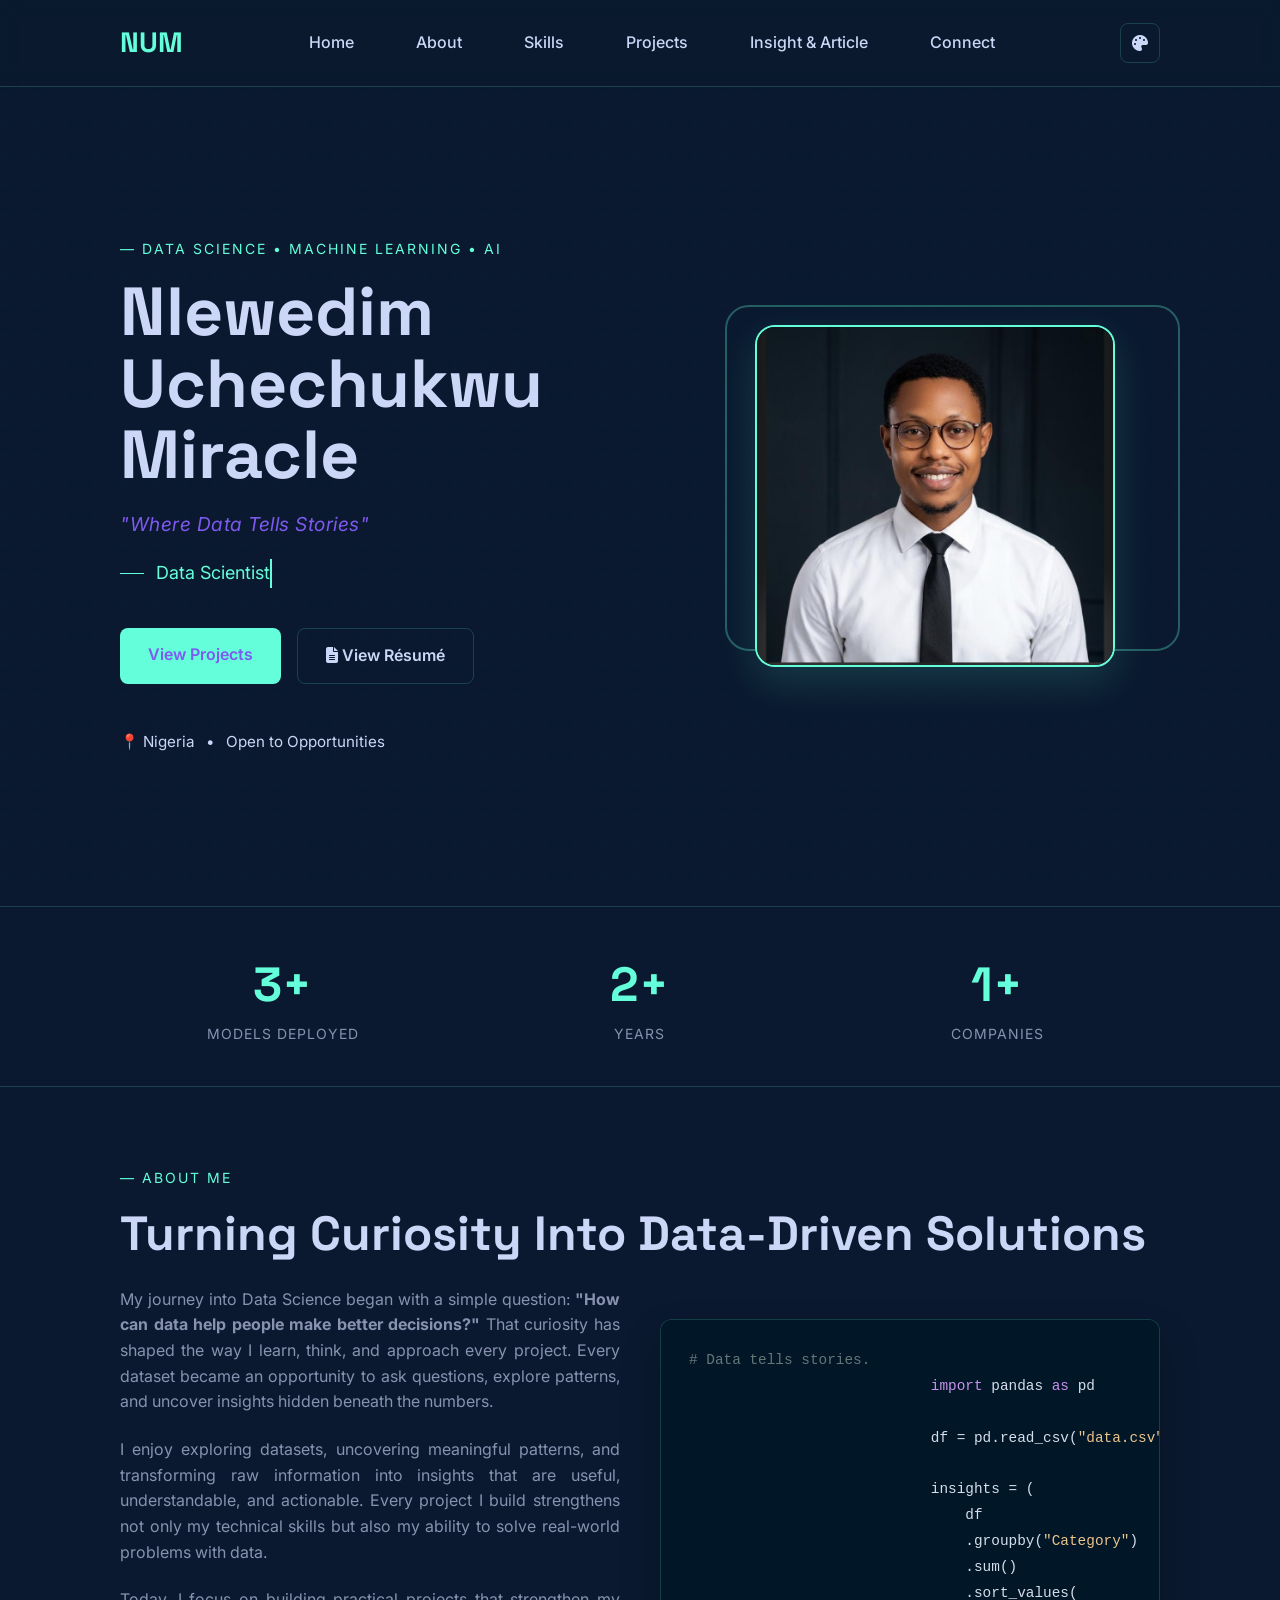
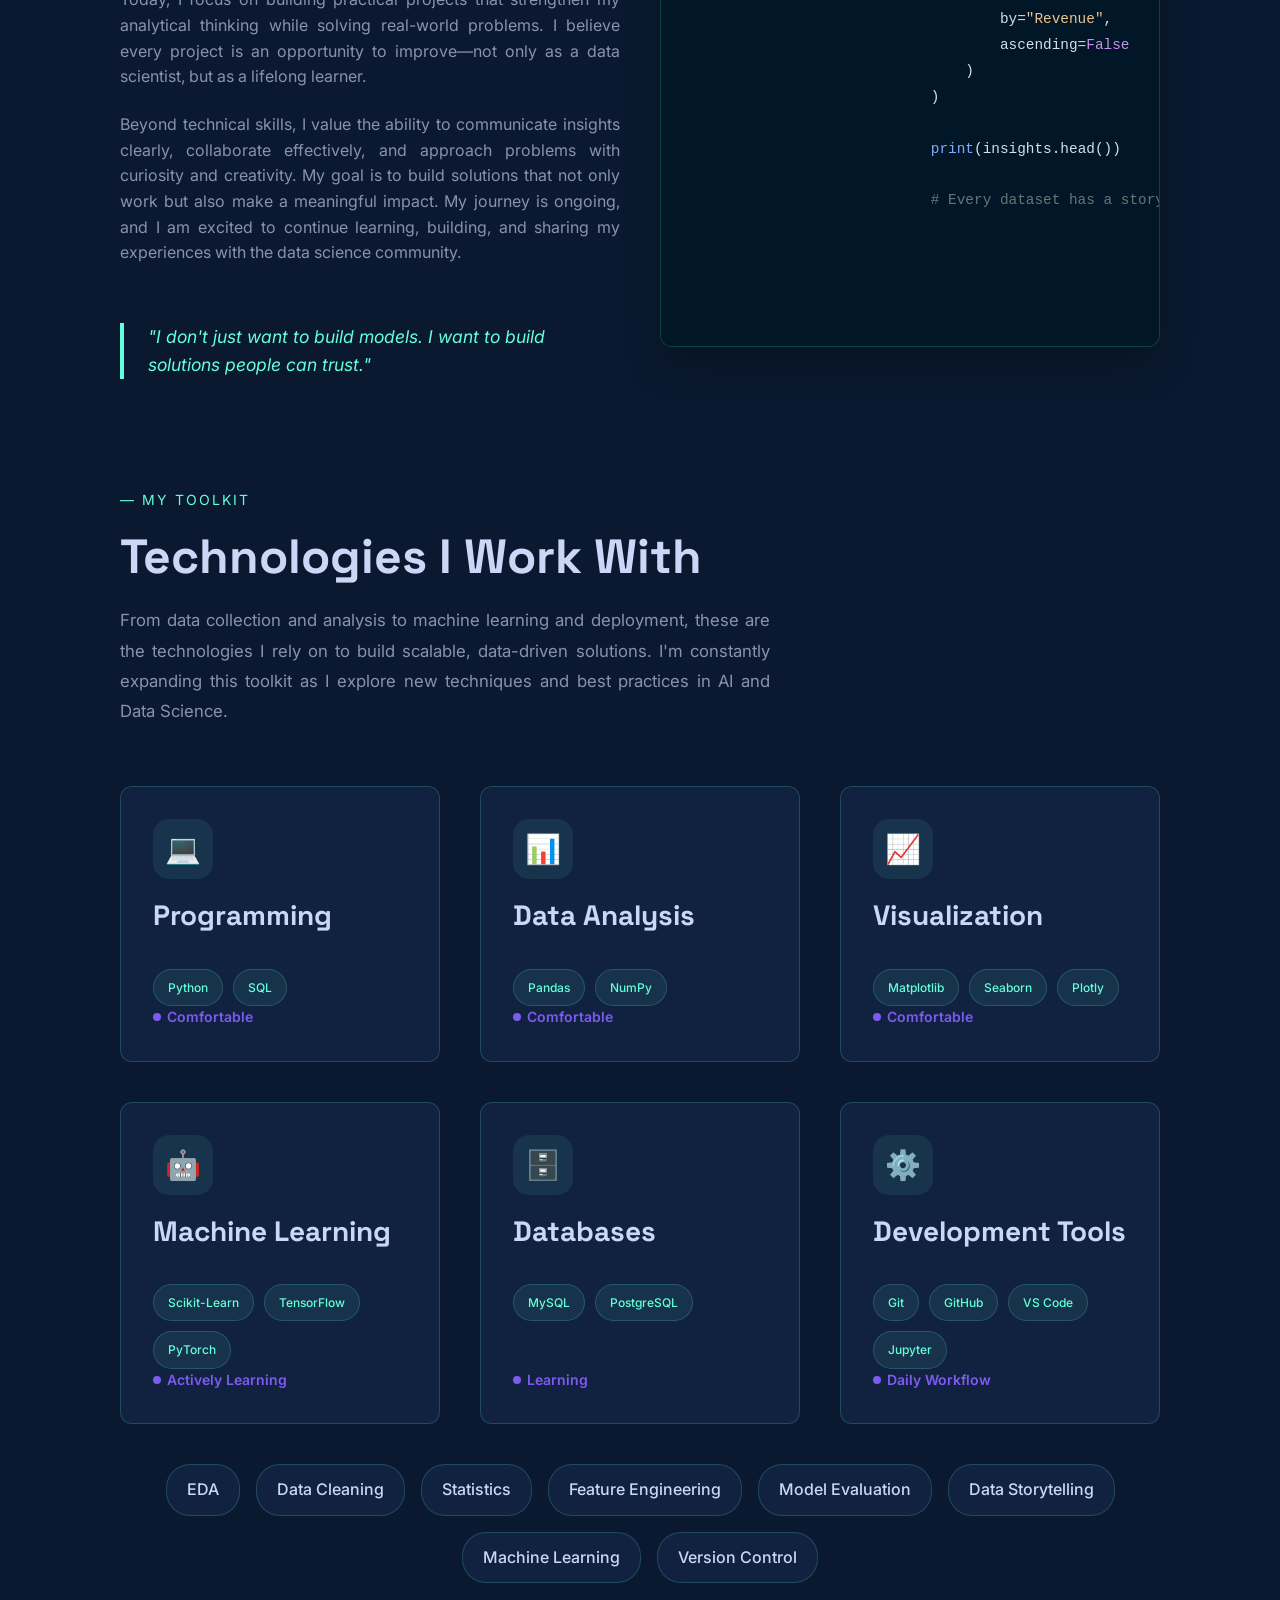
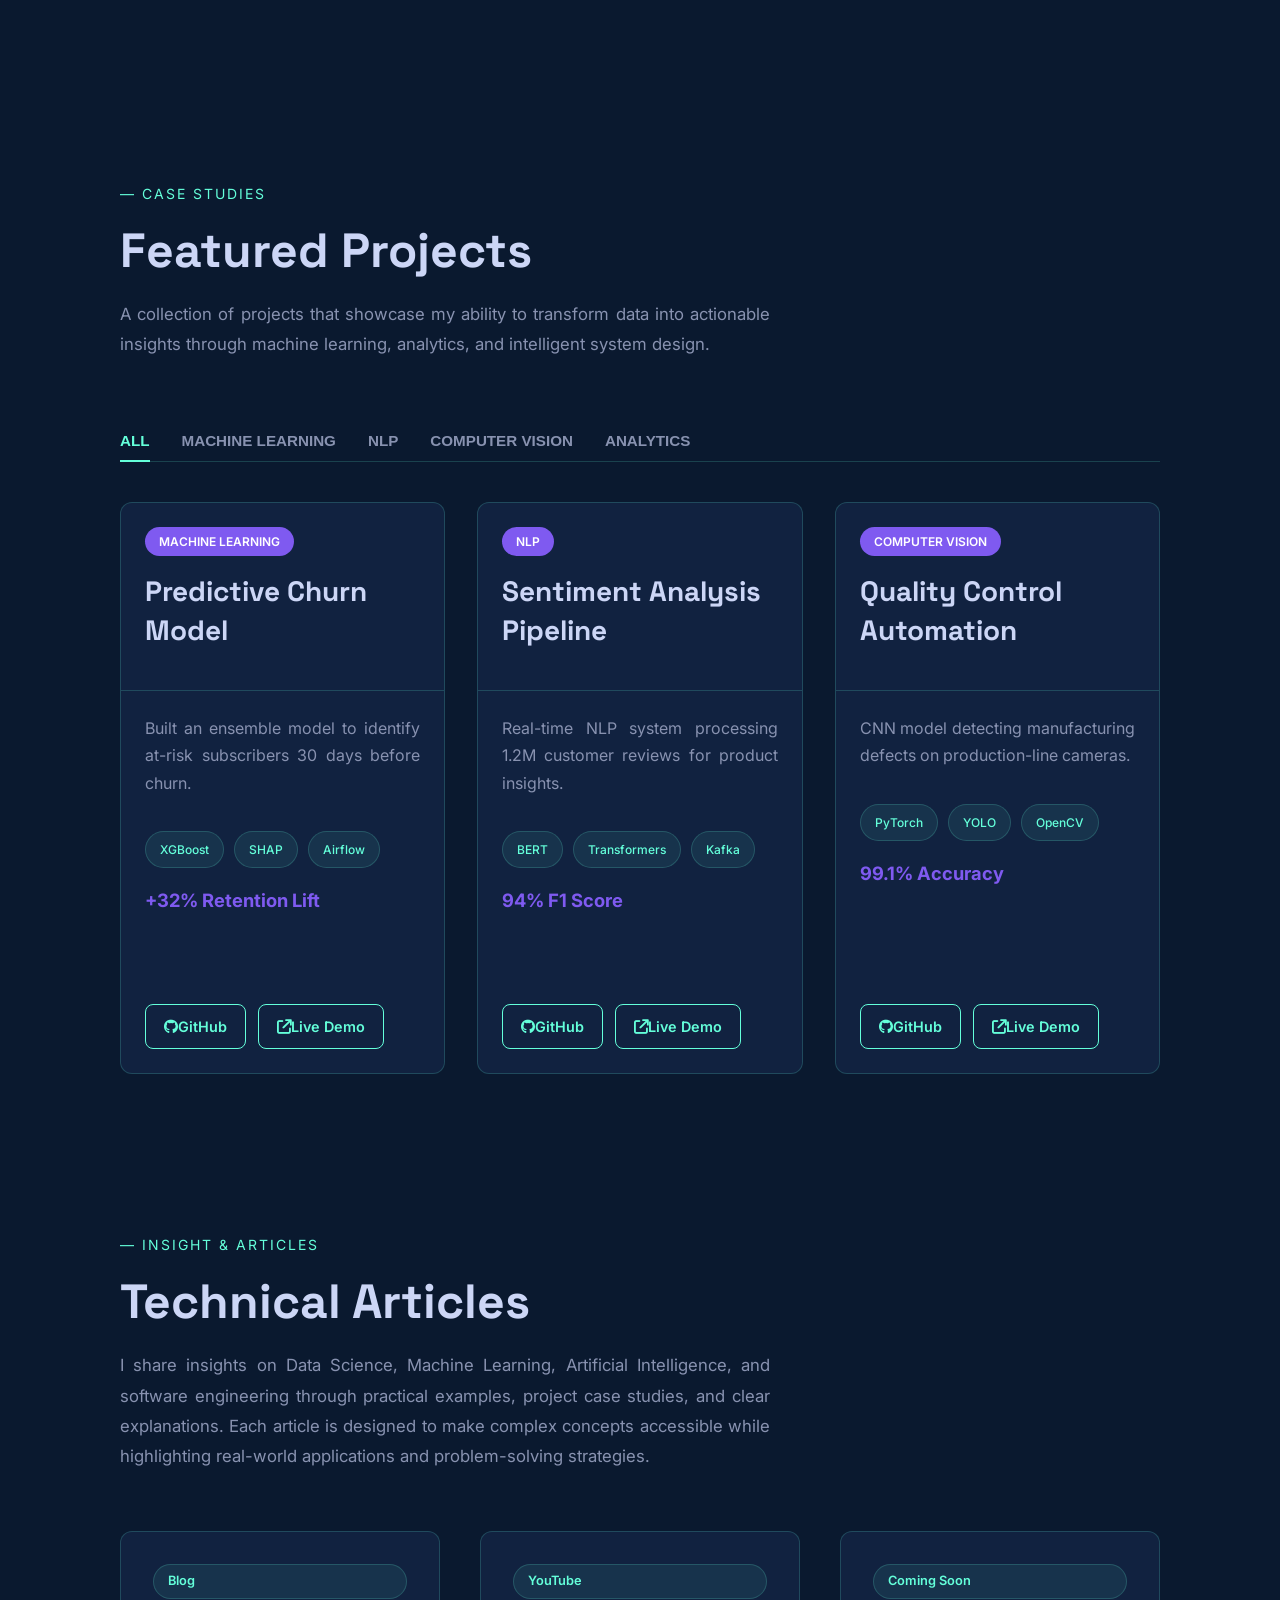
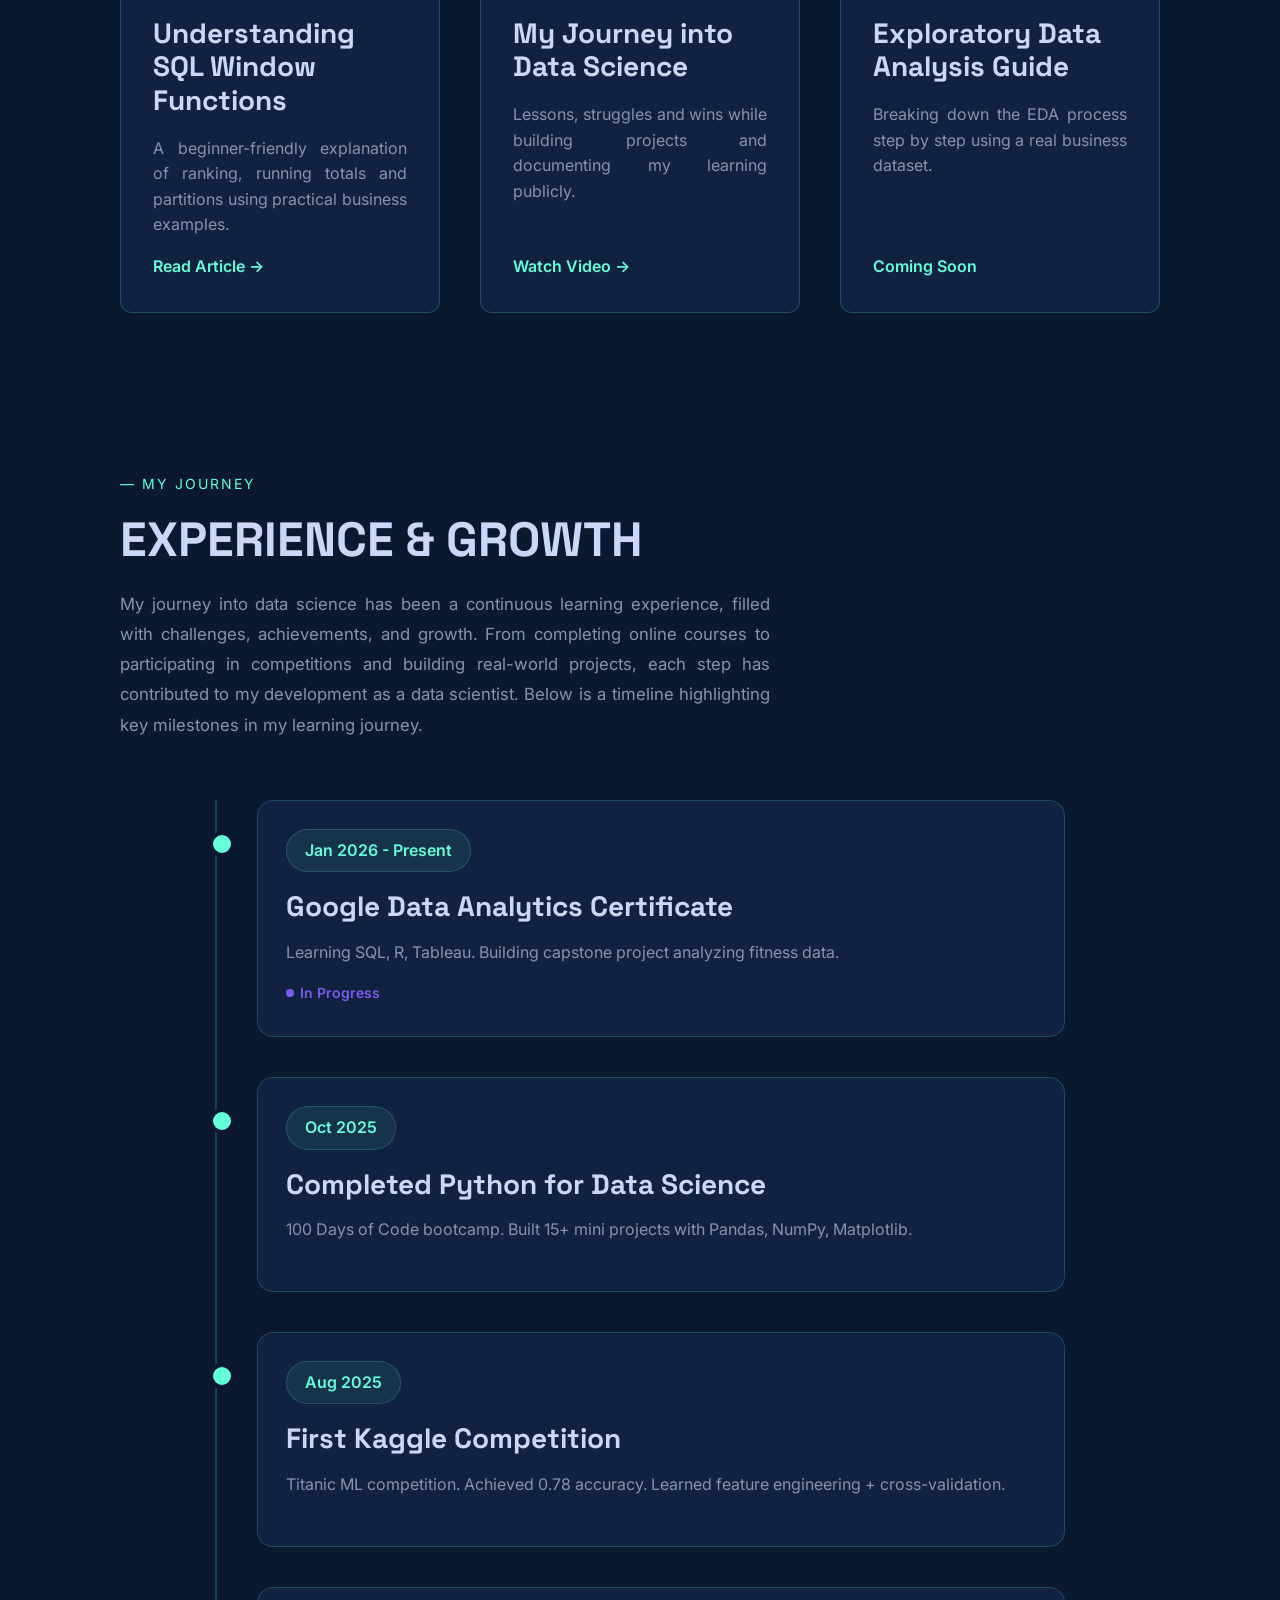
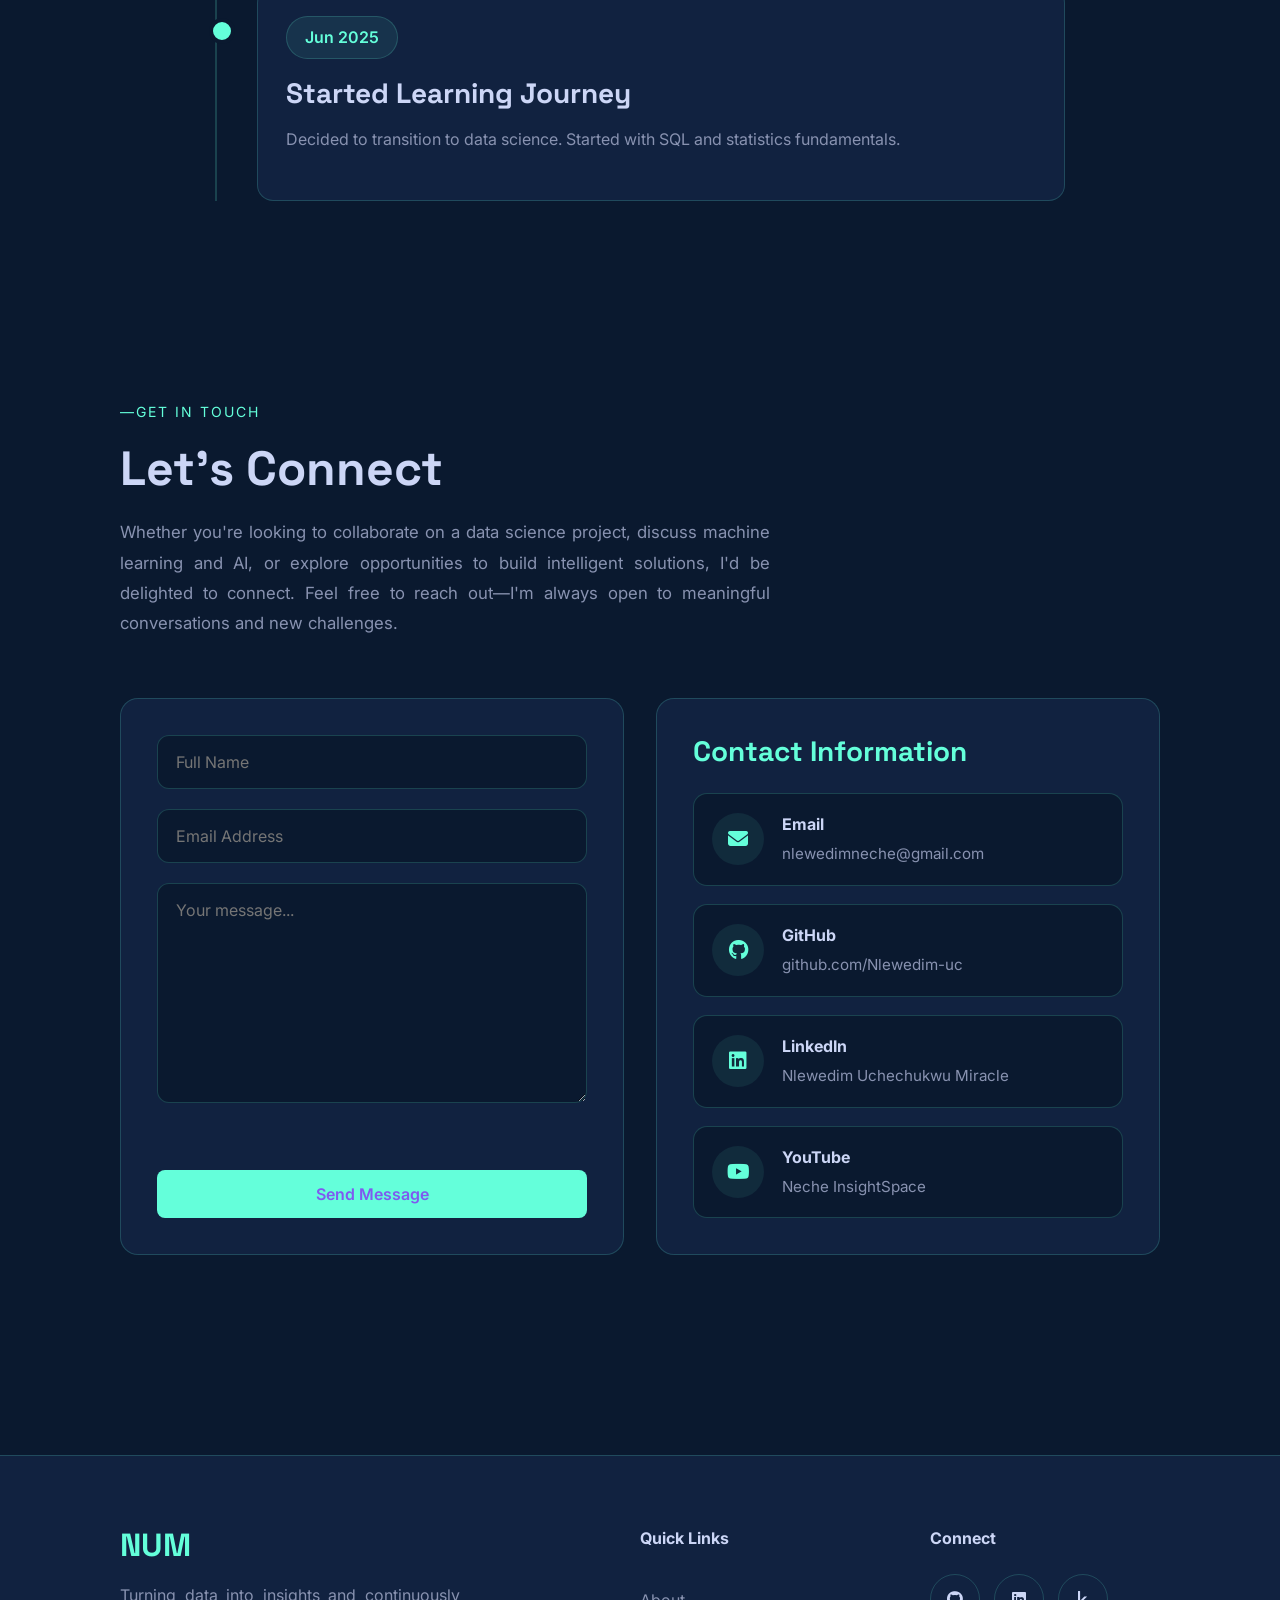
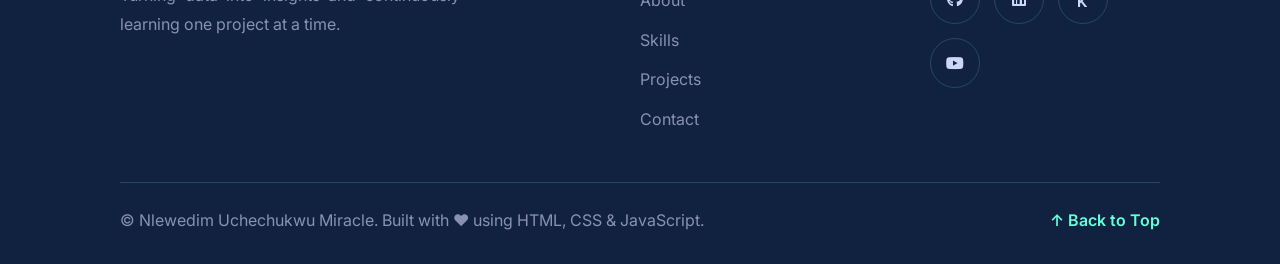
==== index.html @ 2d838765 "initial portfolio upload" ====
<!DOCTYPE html>
<html lang="en">
<head>
    <meta charset="UTF-8">
    <meta name="viewport" content="width=device-width, initial-scale=1.0">
    <title>Nlewedim Uchechechukwu | Data Science Portfolio</title>

    <link rel="preconnect" href="https://fonts.googleapis.com">
    <link rel="preconnect" href="https://fonts.gstatic.com" crossorigin>
    <link href="https://fonts.googleapis.com/css2?family=Inter:wght@400;500;600&family=Space+Grotesk:wght@600;700&display=swap" rel="stylesheet">

    <link rel="stylesheet" href="https://cdnjs.cloudflare.com/ajax/libs/font-awesome/6.7.2/css/all.min.css">
    
    <link rel="stylesheet" href="/assets/css/variables.css">
    <link rel="stylesheet" href="/assets/css/style.css">
    <link rel="stylesheet" href="/assets/css/component.css">
    <link rel="stylesheet" href="/assets/css/pages.css">
    <link rel="stylesheet" href="/assets/css/animation.css">
    <link rel="stylesheet" href="/assets/css/responsive.css">

    <script src="/assets/js/animation.js" defer></script>
    <script src="/assets/js/contact.js" defer></script>
    <script src="/assets/js/navigation.js" defer></script>
    <script src="/assets/js/portfolio.js" defer></script>
    <script src="/assets/js/theme.js" defer></script>

</head>
<body>

    <header>
        <div class="container">
            <nav class="nav">
                <a href="#" class="logo">
                    NUM<span></span> 
                </a>

                <ul class="nav-links">
                    <li><a href="#">Home</a></li>
                    <li><a href="#about">About</a></li>
                    <li><a href="#skills">Skills</a></li>
                    <li><a href="#portfolio">Projects</a></li>
                    <li><a href="#publications">Insight & Article</a></li>
                    <li><a href="#connect">Connect</a></li>
                </ul>

        <div class="nav-actions">
            <div class="theme-wrapper">

            <button id="themeToggle" class="theme-toggle">
                <i class="fa-solid fa-palette"></i>
            </button>

            <div id="themeMenu" class="theme-menu">

            <button class="theme-option" data-theme="dark">
                <i class="fa-solid fa-moon"></i> Navy Dark
            </button>

            <button class="theme-option" data-theme="black">
                <i class="fa-solid fa-circle-half-stroke"></i> Black
            </button>

            <button class="theme-option" data-theme="light">
                <i class="fa-solid fa-sun"></i> Light
            </button>

            </div>

        </div>
                    
                <button class="menu-toggle" id="menuToggle">☰</button>
                </div>
            </nav>
        </div>

        <div class="mobile-menu" id="mobileMenu">
            <a href="#">Home</a>
            <a href="#about">About</a>
            <a href="#skills">Skills</a>
            <a href="#portfolio">Projects</a>
            <a href="#publications">Insight & Article</a>
            <a href="#connect">Connect</a>
        </div>
    </header>

    <main>
        
        <section class="hero">
            <div class="container">
                <div class="hero-grid">
                    <div class="hero-content">
                        <span class="eyebrow">— DATA SCIENCE • MACHINE LEARNING • AI</span>
                        <h1 class="hero-name">Nlewedim <span class="last">Uchechukwu Miracle</span></h1>
                        <p class="tagline">"Where Data Tells Stories"</p>
                        
                        <div class="roles">
                            <div class="role">
                                <span id="typed-role">Aspiring Data Scientist</span>
                            </div>
                        </div>

                        <div class="cta-group">
                            <a href="#portfolio" class="btn btn-primary">View Projects</a>
                            
                            <a href="/assets/resume/Nlewedim_Uchechukwu_Resume.pdf.pdf" target="_blank" rel="noopener noreferrer" class="btn btn-outline">
                                <i class="fas fa-file-lines"></i> View Résumé
                            </a>

                            <div class="hero-note">
                                <span>📍 Nigeria</span>
                                <span>•</span>
                                <span>Open to Opportunities</span>
                            </div>
                        </div>
                    </div>

                    <div class="hero-image fade-up">
                        <img src="/assets/images/CEO Rocterity AI.jpeg" alt="CEO Rocterity AI" />
                    </div>
                </div>
            </div>
        </section>
         
        <!-- Stats -->
        <section class="stats">
            <div class="container">
                <div class="stats-grid">
                    <div class="fade-up">
                        <div class="stat-number">3+</div>
                        <div class="stat-label">Models Deployed</div>
                    </div>
                    <div class="fade-up">
                        <div class="stat-number">2+</div>
                        <div class="stat-label">Years</div>
                    </div>
                    <div class="fade-up">
                        <div class="stat-number">1+</div>
                        <div class="stat-label">Companies</div>
                    </div>
                </div>
            </div>
        </section>

        <!--about me-->
        <section id="about">
            <div class="container">
                <span class="eyebrow">— ABOUT ME</span>
                <h2>Turning Curiosity Into Data-Driven Solutions</h2>

                <div class="section-grid section-grid-2">
                    <article class="about-content fade-up">
                        <p>
                            My journey into Data Science began with a simple question:
                            <strong>"How can data help people make better decisions?"</strong>
                            That curiosity has shaped the way I learn, think, and approach every project. Every dataset became an opportunity to ask questions, explore patterns, and uncover insights hidden beneath the numbers.
                        </p>
                        <p>
                            I enjoy exploring datasets, uncovering meaningful patterns, and transforming raw information into insights that are useful, understandable, and actionable. Every project I build strengthens not only my technical skills but also my ability to solve real-world problems with data.
                        </p>
                        <p>
                            Today, I focus on building practical projects that strengthen my analytical thinking while solving real-world problems. I believe every project is an opportunity to improve—not only as a data scientist, but as a lifelong learner.
                        </p>
                        <p>
                            Beyond technical skills, I value the ability to communicate insights clearly, collaborate effectively, and approach problems with curiosity and creativity. My goal is to build solutions that not only work but also make a meaningful impact. My journey is ongoing, and I am excited to continue learning, building, and sharing my experiences with the data science community.
                        </p>
                        <div class="about-quote">
                            "I don't just want to build models. I want to build solutions people can trust."
                        </div>
                    </article>

                    <!-- code snipet -->
                    <aside class="code-block fade-up">
                            <pre><code><span class="code-comment"># Data tells stories.</span>
                            <span class="code-keyword">import</span> pandas <span class="code-keyword">as</span> pd

                            df = pd.read_csv(<span class="code-string">"data.csv"</span>)

                            insights = (
                                df
                                .groupby(<span class="code-string">"Category"</span>)
                                .sum()
                                .sort_values(
                                    by=<span class="code-string">"Revenue"</span>,
                                    ascending=<span class="code-keyword">False</span>
                                )
                            )

                            <span class="code-function">print</span>(insights.head())

                            <span class="code-comment"># Every dataset has a story waiting to be discovered.</span></code></pre>
                    </aside>
                </div>
            </div>
        </section>
        
        <!-- Skills -->
        <section id="skills">
            <div class="container">
                <div class="section-header fade-up">
                    <span class="eyebrow">— My Toolkit</span>
                    <h2>Technologies I Work With</h2>
                    <p class="section-description">
                        From data collection and analysis to machine learning and deployment, these are the technologies I rely on to build scalable, data-driven solutions. I'm constantly expanding this toolkit as I explore new techniques and best practices in AI and Data Science.
                    </p>
                </div>

                <div class="section-grid section-grid-3">
                    <article class="card fade-up">
                        <div class="card-icon">💻</div>
                        <h3>Programming</h3>
                        <div class="tags">
                            <span class="tag">Python</span>
                            <span class="tag">SQL</span>
                        </div>
                        <span class="status">Comfortable</span>
                    </article>

                    <article class="card fade-up">
                        <div class="card-icon">📊</div>
                        <h3>Data Analysis</h3>
                        <div class="tags">
                            <span class="tag">Pandas</span>
                            <span class="tag">NumPy</span>
                        </div>
                        <span class="status">Comfortable</span>
                    </article>

                    <article class="card fade-up">
                        <div class="card-icon">📈</div>
                        <h3>Visualization</h3>
                        <div class="tags">
                            <span class="tag">Matplotlib</span>
                            <span class="tag">Seaborn</span>
                            <span class="tag">Plotly</span>
                        </div>
                        <span class="status">Comfortable</span>
                    </article>

                    <article class="card fade-up">
                        <div class="card-icon">🤖</div>
                        <h3>Machine Learning</h3>
                        <div class="tags">
                            <span class="tag">Scikit-Learn</span>
                            <span class="tag">TensorFlow</span>
                            <span class="tag">PyTorch</span>
                        </div>
                        <span class="status">Actively Learning</span>
                    </article>

                    <article class="card fade-up">
                        <div class="card-icon">🗄️</div>
                        <h3>Databases</h3>
                        <div class="tags">
                            <span class="tag">MySQL</span>
                            <span class="tag">PostgreSQL</span>
                        </div>
                        <span class="status">Learning</span>
                    </article>

                    <article class="card fade-up">
                        <div class="card-icon">⚙️</div>
                        <h3>Development Tools</h3>
                        <div class="tags">
                            <span class="tag">Git</span>
                            <span class="tag">GitHub</span>
                            <span class="tag">VS Code</span>
                            <span class="tag">Jupyter</span>
                        </div>
                        <span class="status">Daily Workflow</span>
                    </article>
                </div>

                <div class="tech-cloud fade-up">
                    <span class="tech-bubble">EDA</span>
                    <span class="tech-bubble">Data Cleaning</span>
                    <span class="tech-bubble">Statistics</span>
                    <span class="tech-bubble">Feature Engineering</span>
                    <span class="tech-bubble">Model Evaluation</span>
                    <span class="tech-bubble">Data Storytelling</span>
                    <span class="tech-bubble">Machine Learning</span>
                    <span class="tech-bubble">Version Control</span>
                </div>
            </div>
        </section>

        <!-- Portfolio -->
        <section id="portfolio">
            <div class="container">

                <div class="section-header fade-up">
                    <span class="eyebrow fade-up">— CASE STUDIES</span>
                    <h2 class="fade-up">Featured Projects</h2>
                    <p class="section-description">
                        A collection of projects that showcase my ability to transform data into actionable insights through machine learning, analytics, and intelligent system design.
                    </p>
                </div>

                <div class="filter-tabs fade-up">
                    <button class="filter-tab active" data-filter="all">ALL</button>
                    <button class="filter-tab" data-filter="ml">MACHINE LEARNING</button>
                    <button class="filter-tab" data-filter="nlp">NLP</button>
                    <button class="filter-tab" data-filter="cv">COMPUTER VISION</button>
                    <button class="filter-tab" data-filter="analytics">ANALYTICS</button>
                </div>

                <div class="project-grid">

                    <div class="project-card fade-up" data-category="ml" data-project="1">
                        <div class="project-header">
                            <span class="project-category">MACHINE LEARNING</span>
                            <h3>Predictive Churn Model</h3>
                        </div>
                        <div class="project-body">
                            <p>Built an ensemble model to identify at-risk subscribers 30 days before churn.</p>
                            <div class="tags">
                                <span class="tag">XGBoost</span>
                                <span class="tag">SHAP</span>
                                <span class="tag">Airflow</span>
                            </div>
                            <div class="project-metric">+32% Retention Lift</div>
                            <div class="project-hint">
                                <span>👁 Click anywhere on this card to view the full case study</span>
                            </div>
                            <div class="project-links">
                                <a href="#" target="_blank"><i class="fab fa-github"></i> GitHub</a>
                                <a href="#" target="_blank"><i class="fas fa-arrow-up-right-from-square"></i> Live Demo</a>
                            </div>
                        </div>
                    </div>

                    <div class="project-card fade-up" data-category="nlp" data-project="2">
                        <div class="project-header">
                            <span class="project-category">NLP</span>
                            <h3>Sentiment Analysis Pipeline</h3>
                        </div>
                        <div class="project-body">
                            <p>Real-time NLP system processing 1.2M customer reviews for product insights.</p>
                            <div class="tags">
                                <span class="tag">BERT</span>
                                <span class="tag">Transformers</span>
                                <span class="tag">Kafka</span>
                            </div>
                            <div class="project-metric">94% F1 Score</div>
                            <div class="project-hint">
                                <span>👁 Click anywhere on this card to view the full case study</span>
                            </div>
                            <div class="project-links">
                                <a href="#" target="_blank"><i class="fab fa-github"></i> GitHub</a>
                                <a href="#" target="_blank"><i class="fas fa-arrow-up-right-from-square"></i> Live Demo</a>
                            </div>
                        </div>
                    </div>

                    <div class="project-card fade-up" data-category="cv" data-project="3">
                        <div class="project-header">
                            <span class="project-category">COMPUTER VISION</span>
                            <h3>Quality Control Automation</h3>
                        </div>
                        <div class="project-body">
                            <p>CNN model detecting manufacturing defects on production-line cameras.</p>
                            <div class="tags">
                                <span class="tag">PyTorch</span>
                                <span class="tag">YOLO</span>
                                <span class="tag">OpenCV</span>
                            </div>
                            <div class="project-metric">99.1% Accuracy</div>
                            <div class="project-hint">
                                <span>👁 Click anywhere on this card to view the full case study</span>
                            </div>
                            <div class="project-links">
                                <a href="#" target="_blank"><i class="fab fa-github"></i> GitHub</a>
                                <a href="#" target="_blank"><i class="fas fa-arrow-up-right-from-square"></i> Live Demo</a>
                            </div>
                        </div>
                    </div>

                </div>
            </div>
        </section>

        <!-- Publications -->
        <section id="publications">
            <div class="container">

                <div class="section-header fade-up">
                    <span class="eyebrow">— Insight & Articles</span>
                    <h2>Technical Articles</h2>
                    <p class="section-description">
                        I share insights on Data Science, Machine Learning, Artificial Intelligence, and software engineering through practical examples, project case studies, and clear explanations. Each article is designed to make complex concepts accessible while highlighting real-world applications and problem-solving strategies.
                    </p>
                </div>

                <div class="section-grid section-grid-3">
                    <article class="card fade-up">
                        <span class="article-platform">Blog</span>
                        <h3>Understanding SQL Window Functions</h3>
                        <p>A beginner-friendly explanation of ranking, running totals and partitions using practical business examples.</p>
                        <a href="#">Read Article →</a>
                    </article>

                    <article class="card fade-up">
                        <span class="article-platform">YouTube</span>
                        <h3>My Journey into Data Science</h3>
                        <p>Lessons, struggles and wins while building projects and documenting my learning publicly.</p>
                        <a href="#">Watch Video →</a>
                    </article>

                    <article class="card fade-up">
                        <span class="article-platform">Coming Soon</span>
                        <h3>Exploratory Data Analysis Guide</h3>
                        <p>Breaking down the EDA process step by step using a real business dataset.</p>
                        <a href="#">Coming Soon</a>
                    </article>
                </div>
            </div>
        </section>

        <!-- Journey -->
        <section id="journey">
            <div class="container">
                
                <div class="section-header fade-up">
                    <span class="eyebrow">— MY JOURNEY</span>
                    <h2>EXPERIENCE & GROWTH</h2>
                    <p class="section-description">
                        My journey into data science has been a continuous learning experience,
                        filled with challenges, achievements, and growth. From completing online 
                        courses to participating in competitions and building real-world projects,
                        each step has contributed to my development as a data scientist. Below is 
                        a timeline highlighting key milestones in my learning journey.
                    </p>
                </div>

                

                <div class="timeline">
                    <div class="timeline-item fade-up">
                        <div class="timeline-date">Jan 2026 - Present</div>
                        <h3>Google Data Analytics Certificate</h3>
                        <p>Learning SQL, R, Tableau. Building capstone project analyzing fitness data.</p>
                        <div class="status">In Progress</div>
                    </div>
                    <div class="timeline-item fade-up">
                        <div class="timeline-date">Oct 2025</div>
                        <h3>Completed Python for Data Science</h3>
                        <p>100 Days of Code bootcamp. Built 15+ mini projects with Pandas, NumPy, Matplotlib.</p>
                    </div>
                    <div class="timeline-item fade-up">
                        <div class="timeline-date">Aug 2025</div>
                        <h3>First Kaggle Competition</h3>
                        <p>Titanic ML competition. Achieved 0.78 accuracy. Learned feature engineering + cross-validation.</p>
                    </div>
                    <div class="timeline-item fade-up">
                        <div class="timeline-date">Jun 2025</div>
                        <h3>Started Learning Journey</h3>
                        <p>Decided to transition to data science. Started with SQL and statistics fundamentals.</p>
                    </div>
                </div>
            </div>
        </section>

        <!-- Contact -->
        <section id="connect">
            <div class="container">
                <div class="section-header fade-up">
                    <span class="eyebrow">—GET IN TOUCH</span>
                    <h2>Let's Connect</h2>

                    <p class="section-description">
                        Whether you're looking to collaborate on a data science project, discuss machine learning and AI, or explore opportunities to build intelligent solutions, I'd be delighted to connect. Feel free to reach out—I'm always open to meaningful conversations and new challenges.
                    </p>
                </div>
                    <!-- contact form -->
                <div class="contact-grid">
                    <article class="contact-card fade-up">
                        <form id="contactForm" action="https://formspree.io/f/mgojlpbq" method="POST">

                            <div class="form-group">
                                <input type="text" name="name" placeholder="Full Name" required>
                            </div>

                            <div class="form-group">
                                <input type="email" name="email" placeholder="Email Address" required>
                            </div>

                            <div class="form-group">
                                <textarea name="message" rows="6" placeholder="Your message..." required></textarea>
                            </div>


                            <div id="formMessage" class="form-message"></div>
                            <button id="submitBtn" class="btn btn-primary" type="submit">
                                Send Message
                            </button>
                           

                        </form>
                    </article>
                        
                    <!-- Contact details -->
                    <aside class="contact-card fade-up">
                        <h3>Contact Information</h3>
                        <div class="contact-info">
                            <a href="mailto:nlewedimneche@gmail.com" class="contact-item">
                                <i class="fa-solid fa-envelope"></i>
                                <div>
                                    <strong>Email</strong>
                                    <p>nlewedimneche@gmail.com</p>
                                </div>
                            </a>
                            <a href="https://github.com/Nlewedim-uc" target="_blank" rel="noopener noreferrer" aria-label="GitHub" class="contact-item">
                                <i class="fa-brands fa-github"></i>
                                <div>
                                    <strong>GitHub</strong>
                                    <p>github.com/Nlewedim-uc</p>
                                </div>
                            </a>
                            <a href="https://www.linkedin.com/in/nlewedim-uchechukwu/" target="_blank" rel="noopener noreferrer" aria-label="LinkedIn" class="contact-item">
                                <i class="fa-brands fa-linkedin"></i>
                                <div>
                                    <strong>LinkedIn</strong>
                                    <p>Nlewedim Uchechukwu Miracle</p>
                                </div>
                            </a>
                            <a href="https://www.youtube.com/@NecheInsightSpace" target="_blank" rel="noopener noreferrer" aria-label="YouTube" class="contact-item">
                                <i class="fa-brands fa-youtube"></i>
                                <div>
                                    <strong>YouTube</strong>
                                    <p>Neche InsightSpace</p>
                                </div>
                            </a>
                        </div>
                    </aside>
                </div>
            </div>
        </section>

    </main>


    <!-- Footer -->
    <footer class="footer">
        <div class="container">
            <div class="footer-content">
                <div class="footer-logo">
                    <h2>NUM</h2>
                    <p>Turning data into insights and continuously learning one project at a time.</p>
                </div>

                <nav class="footer-nav">
                    <h4>Quick Links</h4>
                    <a href="#about">About</a>
                    <a href="#skills">Skills</a>
                    <a href="#portfolio">Projects</a>
                    <a href="#connect">Contact</a>
                </nav>

                <div class="footer-social-wrapper">
                    <h4>Connect</h4>
                    <div class="footer-social">
                        <a href="https://github.com/Nlewedim-uc" target="_blank" aria-label="GitHub"><i class="fab fa-github"></i></a>
                        <a href="#" aria-label="LinkedIn"><i class="fab fa-linkedin"></i></a>
                        <a href="#" aria-label="Kaggle"><i class="fab fa-kaggle"></i></a>
                        <a href="#" aria-label="YouTube"><i class="fab fa-youtube"></i></a>
                    </div>
                </div>
            </div>

            <div class="footer-divider"></div>

            <div class="footer-bottom">
                <p>
                    &copy; <span id="year"></span> Nlewedim Uchechukwu Miracle. Built with ❤️ using HTML, CSS & JavaScript.
                </p>
                <a href="#top" class="back-top">↑ Back to Top</a>
            </div>
        </div>
    </footer>


        <!-- Project Modal -->
    <div id="projectModal" class="modal">
        <div class="modal-content">
            <button id="modalClose" aria-label="Close modal">✕</button>
            <div id="modalBody"></div>
        </div>
    </div>

</body>
</html>
---- assets/css/variables.css ----
/*======================================
  DEFAULT THEME (NAVY DARK)
======================================*/

:root{

    --header-height:81px;

    --bg:#0A192F;
    --card:#112240;

    --text:#CCD6F6;
    --text-muted:#8892B0;

    --border:rgba(100,255,218,.18);

    --cyan:#64FFDA;
    --cyan-hover:#9DFFF2;
    --purple:#7F5AF0;

}

/*======================================
  LIGHT MODE
======================================*/

body.light-mode{

    --bg:#F8FAFC;

    --card:#FFFFFF;

    --text:#0A192F;

    --text-muted:#475569;

    --border:rgba(10,25,47,.10);

}

/*======================================
  BLACK MODE
======================================*/


body.black-mode{

    --bg:#050505;

    --card:#111111;

    --text:#F5F5F5;

    --text-muted:#B8B8B8;

    --border:rgba(255,255,255,.08);

}

body.black-mode header{
    background: rgba(5, 5, 5, 0.95);
    backdrop-filter: blur(18px);
    -webkit-backdrop-filter: blur(18px);
    border-bottom: 1px solid rgba(255,255,255,.06);
}
---- assets/css/style.css ----
/*======================================
  GLOBAL RESETS & BASE
======================================*/

* { 
  margin: 0; 
  padding: 0; 
  box-sizing: border-box; 
}

html {
  scroll-behavior: smooth; 
}

body {
  font-family: 'Inter', sans-serif;
  background: var(--bg);
  color: var(--text);
  line-height: 1.6;
  transition: background 0.3s ease;
}

body::before {
  content: '';
  position: fixed;
  top: 0;
  left: 0;
  width: 100%;
  height: 100%;
  opacity: 0.02;
  z-index: -1;
  background-image: url("data:image/svg+xml,%3Csvg width='60' height='60' viewBox='0 0 60 60' xmlns='http://www.w3.org/2000/svg'%3E%3Cg fill='none' fill-rule='evenodd'%3E%3Cg fill='%2364ffda' fill-opacity='0.4'%3E%3Cpath d='M36 34v-4h-2v4h-4v2h4v4h2v-4h4v-2h-4zm0-30V0h-2v4h-4v2h4v4h2V6h4V4h-4zM6 34v-4H4v4H0v2h4v4h2v-4h4v-2H6zM6 4V0H4v4H0v2h4v4h2V6h4V4H6z'/%3E%3C/g%3E%3C/g%3E%3C/svg%3E");
}

/*======================================
  TYPOGRAPHY
======================================*/

h1, h2, h3 { 
  font-family: 'Space Grotesk', sans-serif; 
  font-weight: 700; 
  line-height: 1.2;
}

h2 { 
  font-size: clamp(32px, 4vw, 48px); 
  margin-bottom: 24px; 
}

h3 { 
  font-size: clamp(20px, 3vw, 28px);
  margin-bottom: 16px; 
}

p { 
  color: var(--text-muted);
  margin-bottom: 16px; 
  text-align: justify;
  hyphens: auto;
}

a {
  color: inherit;
  text-decoration: none;
}

ul {
  list-style: none;
}

/*======================================
  LAYOUT WRAPPERS
======================================*/

.container { 
  max-width: 1200px;
  margin: 0 auto; 
  padding: 0 24px;
}

section { 
  padding: 80px 0;
}

.section-description {
  max-width: 650px;
  font-size: 1.05rem;
  margin-bottom: 50px;
}

section[id] {
    scroll-margin-top: calc(var(--header-height) + 20px);
}

/*======================================
  GRID LAYOUTS
======================================*/

.section-grid {
    display: grid;
    gap: 40px;
}

.section-grid-2,
.section-grid-3,
.section-grid-4 {
    grid-template-columns: 1fr;
}
---- assets/css/component.css ----
/*======================================
  NAVIGATION & HEADER
======================================*/

header {
  position: sticky;
  top: 0;
  z-index: 1000;
  backdrop-filter: blur(10px);
  background: rgba(10, 25, 47, 0.8);
  border-bottom: 1px solid var(--border);
}

.light-mode header { 
  background: rgba(248, 250, 252, 0.8);
}

.nav {
  display: flex; 
  justify-content: space-between; 
  align-items: center; 
  padding: 20px 0; 
}

.logo { 
  font-family: 'Space Grotesk', sans-serif; 
  font-size: 28px; 
  font-weight: 700; 
  color: var(--cyan); 
}

.nav-links {
  display: none; 
  gap: 32px; 
  list-style: none; 
}

.nav-links a { 
  position: relative;
  display: inline-block;
  border-radius: 10px;
  padding: 10px 15px;
  color: var(--text); 
  text-decoration: none; 
  font-weight: 500; 
  transition: color 0.3s ease; 
}

.nav-links a:hover { 
  color: var(--cyan);
  background: rgba(100, 255, 218, .08);
  transform: translateY(-3px);
}

.nav-links a::after {
  content: "";
  position: absolute;
  left: 16px;
  right: 16px;
  bottom: 6px;
  height: 2px;
  background: var(--cyan);
  transform: scaleX(0);
  transform-origin: left;
  transition: transform .35s ease;
}

.nav-links a:hover::after,
.nav-links a.active::after {
  transform: scaleX(1);
}

.nav-links a.active {
  color: var(--cyan);
}

.nav-actions {
  display: flex; 
  gap: 16px; 
  align-items: center; 
}

/*======================================
  TOGGLES & CONTROL UI
======================================*/

.theme-toggle,
.menu-toggle {
  background: none;
  border: 1px solid var(--border);
  color: var(--text);
  width: 40px;
  height: 40px;
  border-radius: 8px;
  cursor: pointer;
  display: grid;
  place-items: center;
  transition:
    background-color .3s ease,
    border-color .3s ease,
    color .3s ease,
    transform .3s ease,
    box-shadow .3s ease;
}

.theme-toggle:hover,
.menu-toggle:hover {
  border-color: var(--cyan);
  color: var(--cyan);
  transform: translateY(-2px);
}

/*======================================
  THEME TOGGLE ENHANCEMENTS
======================================*/

.theme-toggle i{
  font-size: 1rem;
  transition: transform .4s ease;
}

.theme-toggle:hover{
  box-shadow: 0 8px 20px rgba(100,255,218,.15);
}

.theme-toggle:hover i{
  transform: rotate(180deg);
}

.theme-toggle:active{
  transform: scale(.92);
}


/*======================================
  THEME MENU
======================================*/

.theme-wrapper{

    position:relative;

}

.theme-menu{

    position:absolute;

    top:55px;

    right:0;

    width:180px;

    background:var(--card);

    border:1px solid var(--border);

    border-radius:12px;

    overflow:hidden;

    opacity:0;

    visibility:hidden;

    transform:translateY(10px);

    transition:.3s ease;

    box-shadow:0 15px 40px rgba(0,0,0,.25);

    z-index:999;

}

.theme-menu.show{

    opacity:1;

    visibility:visible;

    transform:translateY(0);

}

.theme-option{

    width:100%;

    padding:14px 18px;

    background:none;

    border:none;

    color:var(--text);

    text-align:left;

    cursor:pointer;

    transition:.3s;

    font-size:.95rem;

}

.theme-option:hover{

    background:rgba(100,255,218,.08);

    color:var(--cyan);

}
/*======================================
  MOBILE FLYOUT NAVIGATION
======================================*/

.mobile-menu {
  position: fixed;
  top: 81px;
  left: 0;
  width: 100%;
  background: var(--bg);
  border-bottom: 1px solid var(--border);
  padding: 24px;
  opacity: 0;
  transform: translateY(-20px);
  visibility: hidden;
  transition: all 0.35s ease;
}

.mobile-menu.active {
  opacity: 1;
  transform: translateY(0);
  visibility: visible;
  display: block;
}

.mobile-menu a {
  display: block;
  padding: 16px;
  color: var(--text);
  text-decoration: none;
  border-radius: 8px;
  transition: all 0.3s ease;
}

.mobile-menu a:hover {
  background: rgba(100, 255, 218, 0.1);
  color: var(--cyan);
  padding-left: 24px;
}

/*======================================
  BUTTONS
======================================*/

.btn {
  padding: 14px 28px; 
  border-radius: 8px; 
  text-decoration: none; 
  font-weight: 600;
  display: inline-block; 
  cursor: pointer; 
  border: none;
  font-family: 'Inter', sans-serif; 
  font-size: 16px;
  transition: transform .3s ease, box-shadow .3s ease, background .3s ease;
}

.btn:hover {
  transform: translateY(-4px);
  box-shadow: 0 12px 25px rgba(0, 0, 0, .15);
}

.btn:disabled {
  opacity: .7;
  cursor: not-allowed;
}

.btn-primary {
  background: var(--cyan); 
  color: var(--purple); 
}

.btn-primary:hover { 
  background: var(--cyan-hover); 
}

.btn-outline { 
  background: transparent; 
  color: var(--text); 
  border: 1px solid var(--border); 
}

.btn-outline:hover { 
  border-color: var(--cyan); 
  color: var(--white); 
}

.btn-trans:hover { 
  border-color: var(--cyan); 
  color: var(--cyan); 
}

.btn-github { 
  background: #333; 
  color: white; 
}

.btn-github:hover {
  background: #555; 
}

/*======================================
  CARDS & TAGS
======================================*/

.card{
    display:flex;
    flex-direction:column;
    justify-content:space-between;
    height:100%;
    padding:32px;
    background:var(--card);
    border:1px solid var(--border);
    border-radius:12px;
    transition:.3s;
}

.card:hover { 
  transform: translateY(-8px); 
  box-shadow: 0 20px 40px rgba(100, 255, 218, 0.1); 
  border-color: var(--cyan);
}

.card h3 {
  margin-bottom: 18px;
}

.card a {
  margin-top: auto;
  display: inline-block;
  color: var(--cyan);
  font-weight: 600;
  text-decoration: none;
}

.card a:hover {
  text-decoration: underline;
}

.card-icon {
  width: 60px;
  height: 60px;
  display: grid;
  place-items: center;
  font-size: 1.8rem;
  border-radius: 16px;
  margin-bottom: 20px;
  background: rgba(100, 255, 218, .08);
}

.tags {
  display: flex;
  flex-wrap: wrap;
  gap: 10px;
  margin-top: 18px;
}

.tag {
  padding: 8px 14px;
  background: rgba(100, 255, 218, 0.08);
  border: 1px solid var(--border);
  border-radius: 20px;
  font-size: 12px;
  color: var(--cyan);
  font-weight: 500;
}

/*======================================
  CODE BLOCKS
======================================*/

.code-block {
  background: #011627; 
  border: 1px solid var(--border);
  border-radius: 12px;
  padding: 28px; 
  overflow: auto; 
  margin: 32px 0;
  box-shadow: 0 20px 40px rgba(0, 0, 0, .2);
}

.code-block pre {
  color: #d6deeb; 
  font-family: Consolas, 'Courier New', monospace; 
  font-size: .9rem; 
  line-height: 1.8; 
}

.code-comment { color: #637777; }
.code-keyword { color: #c792ea; }
.code-string { color: #ecc48d; }
.code-function { color: #82aaff; }

/*======================================
  TIMELINE SYSTEM
======================================*/

.timeline{
    position:relative;
    max-width:850px;
    margin:60px auto 0;
    padding-left:40px;
    border-left:2px solid var(--border);
}

.timeline-item{
    position:relative;
    margin-bottom:40px;

    background:var(--card);
    border:1px solid var(--border);
    border-radius:16px;

    padding:28px;

    transition:.35s ease;
}

.timeline-item:hover{
    transform:translateY(-6px);
    border-color:var(--cyan);
    box-shadow:0 15px 35px rgba(100,255,218,.12);
}

.timeline-item {
  position: relative;
  padding-bottom: 32px;
}

.timeline-item::before{
    content:"";

    position:absolute;

    left:-49px;
    top:30px;

    width:18px;
    height:18px;

    background:var(--cyan);

    border:4px solid var(--bg);

    border-radius:50%;
}

.timeline-item::before{
    content:"";

    position:absolute;

    left:-49px;
    top:30px;

    width:18px;
    height:18px;

    background:var(--cyan);

    border:4px solid var(--bg);

    border-radius:50%;
}


.timeline-date{

    display:inline-flex;

    align-items:center;

    gap:8px;

    margin-bottom:18px;

    padding:8px 18px;

    border-radius:999px;

    background:rgba(100,255,218,.08);

    color:var(--cyan);

    border:1px solid var(--border);

    font-weight:600;

}



/*======================================
  UI MODAL SYSTEM
======================================*/

.modal {
  display: none; 
  position: fixed; 
  top: 0; 
  left: 0; 
  width: 100%; 
  height: 100%;
  background: rgba(0, 0, 0, 0.8); 
  z-index: 2000; 
  align-items: center; 
  justify-content: center;
  padding: 24px;
  opacity: 0;
  visibility: hidden;
  transition: .35s ease;
}

.modal.active { 
  display: flex; 
  opacity: 1;
  visibility: visible;
}

.modal-content {
  background: var(--card); 
  border-radius: 12px; 
  max-width: 800px; 
  width: 100%;
  max-height: 90vh; 
  overflow-y: auto; 
  padding: 40px; 
  position: relative; 
  border: 1px solid var(--border);
  transform: translateY(30px) scale(.95);
  transition: .35s ease;
}

.modal.active .modal-content {
  transform: translateY(0) scale(1);
}

.modal-close, #modalClose {
  position: absolute; 
  top: 16px; 
  right: 16px; 
  width: 40px;
  height: 40px;
  background: none; 
  border: none;
  border-radius: 50%;
  color: var(--text); 
  font-size: 24px; 
  cursor: pointer;
  display: grid;
  place-items: center;
  transition: .3s;
}

#modalClose:hover {
  background: var(--cyan);
  color: var(--navy);
  transform: rotate(90deg);
}

.case-section { margin-bottom: 24px; }
.case-section h4 {
  color: var(--cyan); 
  margin-bottom: 8px; 
}

/*======================================
  Message SYSTEM
======================================*/

.form-message{
    margin-top:20px;
    padding:16px 20px;
    border-radius:10px;
    font-size:.95rem;
    line-height:1.7;
    display:none;
    animation:fadeIn .35s ease;
}

.form-message.show{
    display:block;
}

.form-message.success{
    background:rgba(34,197,94,.12);
    border-left:4px solid #22c55e;
    color:#22c55e;
}

.form-message.error{
    background:rgba(239,68,68,.12);
    border-left:4px solid #ef4444;
    color:#ef4444;
}



/*======================================
  SECTION HEADER
======================================*/

.section-header {
    max-width: 760px;
    margin-bottom: 60px;
}

.section-header .eyebrow {
    margin-bottom: 16px;
}

.section-header h2 {
    margin-bottom: 20px;
}

.section-description {
    max-width: 650px;
    color: var(--text-muted);
    line-height: 1.8;
}

/*======================================
  FOOTER COMPONENT
======================================*/

.footer {
  margin-top: 120px;
  padding: 70px 0 30px;
  background: var(--card);
  border-top: 1px solid var(--border);
}

.footer-content {
  display: grid;
  grid-template-columns: 2fr 1fr 1fr;
  gap: 60px;
}

.footer-logo h2 {
  margin-bottom: 16px;
  color: var(--cyan);
  font-size: 2rem;
}

.footer-logo p {
  max-width: 340px;
  line-height: 1.8;
  color: var(--text-muted);
}

.footer-nav h4,
.footer-social-wrapper h4 {
  margin-bottom: 22px;
  color: var(--text);
}

.footer-nav {
  display: flex;
  flex-direction: column;
  gap: 14px;
}

.footer-nav a {
  text-decoration: none;
  color: var(--text-muted);
  transition: .3s;
}

.footer-nav a:hover {
  color: var(--cyan);
  transform: translateX(6px);
}

.footer-social {
  display: flex;
  gap: 14px;
  flex-wrap: wrap;
}

.footer-social a {
  width: 50px;
  height: 50px;
  display: flex;
  align-items: center;
  justify-content: center;
  border-radius: 50%;
  border: 1px solid var(--border);
  text-decoration: none;
  color: var(--text);
  transition: .35s ease;
}

.footer-social a:hover {
  background: var(--cyan);
  color: var(--navy);
  border-color: var(--cyan);
  transform: translateY(-6px) rotate(8deg);
  box-shadow: 0 12px 24px rgba(100, 255, 218, .25);
}

.footer-divider {
  margin: 50px 0 25px;
  height: 1px;
  background: var(--border);
}

.footer-bottom {
  display: flex;
  justify-content: space-between;
  align-items: center;
  gap: 20px;
  flex-wrap: wrap;
}

.footer-bottom p {
  color: var(--text-muted);
  margin: 0;
}

.back-top {
  text-decoration: none;
  color: var(--cyan);
  font-weight: 600;
  transition: .3s;
}

.back-top:hover {
  transform: translateY(-4px);
}
---- assets/css/pages.css ----
/*======================================
  HERO PAGE SECTION
======================================*/

.hero {
  min-height: calc(100vh - 81px);
  display: flex;
  align-items: center;
  padding: 30px 0;
}

.hero-grid { 
  display: grid; 
  gap: 48px; 
  align-items: center; 
}

.hero-name {
  font-size: clamp(42px, 6vw, 68px);
  line-height: 1.05;
  margin-bottom: 12px;
}

.hero-name.last { color: var(--cyan); }

.hero-description {
  max-width: 600px;
  margin: 24px 0;
  font-size: 1.05rem;
  line-height: 1.8;
}

.eyebrow {
  color: var(--cyan);
  font-size: 14px;
  letter-spacing: 2px;
  text-transform: uppercase;
  margin-bottom: 16px;
  display: block;
}

.tagline {
  font-size: 1.2rem;
  color: var(--purple);
  font-style: italic;
  margin: 18px 0;
  letter-spacing: .5px;
}

.roles {
  margin: 20px 0;
}

.role { 
  display: flex; 
  align-items: center; 
  gap: 12px; 
  margin-bottom: 12px; 
  font-size: 18px; 
}

.role::before { 
  content: ''; 
  width: 24px; 
  height: 1px; 
  background: var(--cyan); 
}

#typed-role {
  color: var(--cyan); 
  border-right: 2px solid var(--cyan); 
}

.cta-group { 
  display: flex; 
  gap: 16px; 
  flex-wrap: wrap; 
  margin-top: 40px; 
}

.hero-image {
  display: flex;
  justify-content: center;
  align-items: center;
  position: relative;
}

.hero-image img {
  width: 100%;
  max-width: 360px;
  border-radius: 20px;
  border: 2px solid var(--cyan);
  transition: transform .4s ease, box-shadow .4s ease;
  box-shadow: 0 15px 40px rgba(100, 255, 218, .15);
} 

.hero-image img:hover {
  transform: translateY(-8px);
  box-shadow: 0 25px 60px rgba(100, 255, 218, .30);
}

.hero-image::before {
  content: ''; 
  position: absolute; 
  top: -20px;
  right: -20px; 
  width: 100%; 
  height: 100%;
  border: 2px solid var(--cyan); 
  border-radius: 24px;
  z-index: -1; 
  opacity: 0.3;
}

.hero-note {
  display: flex;
  flex-wrap: wrap;
  gap: 12px;
  margin-top: 30px;
  color: var(--text-light);
  font-size: .95rem;
}

/*======================================
  STATS SECTION
======================================*/

.stats {
  border-top: 1px solid var(--border); 
  border-bottom: 1px solid var(--border); 
  padding: 40px 0; 
}

.stats-grid { 
  display: grid; 
  grid-template-columns: repeat(auto-fit, minmax(200px, 1fr)); 
  gap: 32px; 
  text-align: center; 
}

.stat-number { 
  font-family: 'Space Grotesk', sans-serif; 
  font-size: 48px; 
  color: var(--cyan); 
  font-weight: 700; 
}

.stat-label {
  color: var(--text-muted); 
  text-transform: uppercase; 
  font-size: 14px; 
  letter-spacing: 1px; 
}

/*======================================
  ABOUT ME SECTION
======================================*/

#skills {
  padding-top: 30px;
}

.about-content {
  display: flex;
  flex-direction: column;
  justify-content: center;
}

.about-content p {
  margin-bottom: 1.4rem;
}

.about-quote {
  margin-top: 35px;
  padding-left: 24px;
  border-left: 4px solid var(--cyan);
  color: var(--cyan);
  font-style: italic;
  font-size: 1.1rem;
}

.current-focus {
  margin: 24px 0;
  padding: 18px 22px;
  border-left: 3px solid var(--cyan);
  background: rgba(100, 255, 218, .05);
  border-radius: 8px;
}

.current-focus span {
  display: block;
  color: var(--cyan);
  font-weight: 600;
  margin-bottom: 12px;
}

.current-focus ul {
  margin-left: 20px;
  color: var(--text-muted);
}

.current-focus li {
  margin-bottom: 8px;
}

.current-focus-card {
  margin-top: 35px;
  padding: 28px;
  background: var(--card);
  border: 1px solid var(--border);
  border-radius: 12px;
}

.current-focus-card h3 {
  color: var(--cyan);
  margin-bottom: 18px;
  font-size: 1.3rem;
}

.current-focus-card ul {
  list-style: none;
  padding: 0;
}

.current-focus-card li {
  margin-bottom: 14px;
  position: relative;
  padding-left: 28px;
  color: var(--text-muted);
}

.current-focus-card li::before {
  content: "✓";
  position: absolute;
  left: 0;
  color: var(--cyan);
  font-weight: bold;
}

/*======================================
  SKILL STACK SYSTEM
======================================*/

.tech-cloud { 
  display: flex; 
  flex-wrap: wrap; 
  gap: 16px; 
  justify-content: center; 
  margin: 40px 0; 
}

.tech-bubble {
  padding: 12px 20px; 
  background: var(--card); 
  border: 1px solid var(--border);
  border-radius: 24px; 
  font-weight: 500; 
  transition: all 0.3s ease;
}

.tech-bubble:hover { 
  border-color: var(--cyan); 
  color: var(--cyan); 
  transform: scale(1.1); 
}

.article-platform {
  display: inline-block;
  margin-bottom: 18px;
  padding: 6px 14px;
  border-radius: 999px;
  background: rgba(100, 255, 218, .08);
  border: 1px solid var(--border);
  color: var(--cyan);
  font-size: .8rem;
  font-weight: 600;
}

.status {
  color: var(--purple);
  font-weight: 600;
  font-size: 14px;
  margin-top: auto;
  display: flex;
  align-items: center;
  gap: 6px;
}

.status::before {
  content: '';
  width: 8px;
  height: 8px;
  background: var(--purple);
  border-radius: 50%;
}

.tech-stack { 
  display: flex; 
  flex-wrap: wrap; 
  gap: 8px; 
}

.metric { 
  color: var(--cyan); 
  font-weight: 600; 
  font-size: 14px; 
  margin-top: 16px; 
}

/*======================================
  PORTFOLIO SYSTEM
======================================*/

.filter-tabs {
  display: flex;
  flex-wrap: wrap;
  gap: 32px;
  margin-bottom: 40px;
  border-bottom: 1px solid var(--border);
}

.filter-tab {
  position: relative;
  padding: 12px 0;
  background: none;
  border: none;
  color: var(--text-muted);
  font-size: 0.95rem;
  font-weight: 600;
  cursor: pointer;
  transition: color .3s ease;
}

.filter-tab:hover { color: var(--text); }
.filter-tab.active { color: var(--cyan); }

.filter-tab.active::after {
  content: "";
  position: absolute;
  left: 0;
  bottom: -1px;
  width: 100%;
  height: 2px;
  background: var(--cyan);
}

.project-grid {
  display: grid;
  grid-template-columns: repeat(auto-fit, minmax(320px, 1fr));
  gap: 32px;
}

.project-card {
  position: relative;
  display: flex;
  flex-direction: column;
  overflow: hidden;
  background: var(--card);
  border: 1px solid var(--border);
  border-radius: 12px;
  cursor: pointer;
  transition: transform .35s ease,
              border-color .35s ease,
              box-shadow .35s ease;
}

.project-body {
  padding: 24px;
  display: flex;
  flex-direction: column;
  flex: 1;
}

.project-card::after {
  content: "";
  position: absolute;
  left: 0;
  top: 0;
  width: 0;
  height: 4px;
  background: var(--cyan);
  transition: .35s ease;
}

.project-card:hover::after { width: 100%; }

.project-card:hover {
  transform: translateY(-8px);
  border-color: var(--cyan);
  box-shadow: 0 16px 40px rgba(0, 0, 0, .25);
}

.project-header {
  padding: 24px;
  border-bottom: 1px solid var(--border);
}

.project-category {
  display: inline-block;
  margin-bottom: 16px;
  padding: 5px 14px;
  background: var(--purple);
  color: #fff;
  font-size: .75rem;
  font-weight: 600;
  border-radius: 50px;
}

.project-header h3 {
  line-height: 1.4;
  transition: .3s ease;
}

.project-body { padding: 24px; }
.project-body p {
  color: var(--text-muted);
  line-height: 1.7;
}

.project-metric {
  margin-top: 18px;
  color: var(--purple);
  font-size: 1.15rem;
  font-weight: 700;
}

.project-links {
  display: flex;
  flex-wrap: wrap;
  gap: 12px;
  margin-top: auto;
  padding-top: 24px;
}


.project-links a {
  display: inline-flex;
  align-items: center;
  justify-content: center;
  padding: 10px 18px;
  border: 1px solid var(--cyan);
  border-radius: 8px;
  background: transparent;
  color: var(--cyan);
  text-decoration: none;
  font-size: .9rem;
  font-weight: 600;
  transition: background .3s ease, color .3s ease, transform .3s ease, box-shadow .3s ease;
}

.project-links a:hover {
  background: var(--cyan);
  color: var(--navy);
  transform: translateY(-2px);
  box-shadow: 0 8px 20px rgba(100, 255, 218, .25);
}

.project-links a:active { transform: translateY(0); }

.project-hint {
  margin-top: 18px;
  overflow: hidden;
}

.project-hint span {
  display: inline-flex;
  align-items: center;
  gap: 8px;
  color: var(--cyan);
  font-size: .9rem;
  font-weight: 600;
  opacity: 0;
  transform: translateY(10px);
  transition: .35s ease;
}

.project-card:hover .project-hint span {
  opacity: 1;
  transform: translateY(0);
}



/*======================================
  CONTACT & CONNECT PAGE SECTIONS
======================================*/

.contact-grid {
  display: grid;
  grid-template-columns: repeat(auto-fit, minmax(340px, 1fr));
  gap: 32px;
  margin-top: 50px;
  align-items: stretch;
}

.contact-card {
  display: flex;
  flex-direction: column;
  background: var(--card);
  border: 1px solid var(--border);
  border-radius: 18px;
  padding: 36px;
  transition: transform .35s ease, border-color .35s ease, box-shadow .35s ease;
}

.contact-card:hover {
  transform: translateY(-6px);
  border-color: var(--cyan);
  box-shadow: 0 18px 40px rgba(0, 0, 0, .18);
}

.contact-card h3 {
  margin-bottom: 24px;
  color: var(--cyan);
}

#contactForm {
  display: flex;
  flex-direction: column;
  flex: 1;
}

.form-group { margin-bottom: 20px; }
.form-group input,
.form-group select,
.form-group textarea {
  width: 100%;
  padding: 16px 18px;
  border: 1px solid var(--border);
  border-radius: 12px;
  background: var(--bg);
  color: var(--text);
  font-family: inherit;
  font-size: 1rem;
  transition: .3s ease;
}

.form-group input:focus,
.form-group select:focus,
.form-group textarea:focus {
  outline: none;
  border-color: var(--cyan);
  box-shadow: 0 0 0 4px rgba(100, 255, 218, .08);
}

.form-group textarea {
  min-height: 220px;
  resize: vertical;
}

.contact-card button { margin-top: auto; width: 100%; }

.contact-links {
  display: flex; 
  flex-direction: column; 
  gap: 16px; 
}

.contact-info {
  display: flex;
  flex-direction: column;
  gap: 18px;
}

.contact-item {
  display: flex;
  align-items: center;
  gap: 18px;
  padding: 18px;
  text-decoration: none;
  color: inherit;
  border: 1px solid var(--border);
  border-radius: 14px;
  background: var(--bg);
  transition: transform .3s ease, border-color .3s ease, background .3s ease, box-shadow .3s ease;
}

.contact-item:hover {
  transform: translateX(8px);
  border-color: var(--cyan);
  background: rgba(100, 255, 218, .05);
  box-shadow: 0 10px 25px rgba(0, 0, 0, .15);
}

.contact-item i {
  display: flex;
  align-items: center;
  justify-content: center;
  width: 52px;
  height: 52px;
  border-radius: 50%;
  background: rgba(100, 255, 218, .08);
  color: var(--cyan);
  font-size: 20px;
  transition: .3s ease;
}

.contact-item:hover i {
  transform: scale(1.1) rotate(8deg);
  background: var(--cyan);
  color: var(--navy);
}

.contact-item strong {
  display: block;
  margin-bottom: 5px;
  color: var(--text);
}

.contact-item p {
  margin: 0;
  color: var(--text-muted);
  font-size: .95rem;
  transition: .3s ease;
}

.contact-item:hover p { color: var(--text); }

.social-links {
  display: flex;
  align-items: center;
  gap: 18px;
  margin-top: 28px;
}

.social-links a {
  width: 46px;
  height: 46px;
  display: flex;
  align-items: center;
  justify-content: center;
  border: 1px solid var(--border);
  border-radius: 50%;
  color: var(--text);
  text-decoration: none;
  font-size: 1.2rem;
  transition: .35s ease;
}

.social-links a:hover {
  background: var(--cyan);
  color: var(--navy);
  border-color: var(--cyan);
  transform: translateY(-6px) rotate(8deg);
  box-shadow: 0 12px 30px rgba(100, 255, 218, .35);
}
---- assets/css/animation.css ----
/*======================================
  KEYFRAMES & INJECTIONS
======================================*/

@keyframes blink { 
  50% { border-color: transparent; } 
}

@keyframes pulse {
  0%, 100% { opacity: 1; }
  50% { opacity: 0.3; }
}

@keyframes float { 
  0%, 100% { transform: translateY(0); } 
  50% { transform: translateY(-10px); } 
}

/*======================================
  ANIMATED ENGINES
======================================*/

#typed-role {
  animation: blink 1s infinite; 
}

.status::before {
  animation: pulse 2s infinite;
}

.tech-bubble {
  animation: float 3s ease-in-out infinite;
}

.tech-bubble:nth-child(odd) { 
  animation-delay: 0.5s; 
}

/* message system */
@keyframes fadeIn{
    from{
        opacity:0;
        transform:translateY(-10px);
    }
    to{
        opacity:1;
        transform:translateY(0);
    }
}
---- assets/css/responsive.css ----
/*======================================
  MOBILE DEVICES (0px - 767px)
======================================*/

@media (max-width: 767px) {

  /* ---------- Hero ---------- */

  .hero {
    min-height: auto;
    padding: 80px 0;
    text-align: center;
  }

  .hero-grid {
    grid-template-columns: 1fr;
    gap: 40px;
  }

  .hero-content {
    display: flex;
    flex-direction: column;
    align-items: center;
    max-width: 650px;
    margin-inline: auto;
  }

  .hero-image {
    order: -1;
  }

  .hero-image::before {
    display: none;
  }

  .role {
    justify-content: center;
  }

  .cta-group {
    flex-direction: column;
    align-items: center;
    width: 100%;
  }

  .cta-group .btn,
  .btn {
    width: 100%;
    max-width: 320px;
  }

  .hero-note {
    justify-content: center;
  }


  /* ---------- About ---------- */

  #about .eyebrow,
  #about h2 {
    text-align: center;
  }

  .about-content {
    max-width: 700px;
    margin-inline: auto;
  }

  .about-quote {
    padding-left: 16px;
    font-size: 1rem;
  }

  .code-block {
    padding: 20px;
    margin-top: 0;
    overflow-x: auto;
    overflow-y: hidden;
  }

  .code-block pre {
    white-space: pre;
  }


  /* ---------- Contact ---------- */

  #connect {
    text-align: center;
  }

  #connect .eyebrow,
  #connect .section-description {
    text-align: center;
  }

  #connect .section-description {
    margin: 0 auto 40px;
  }

  .contact-grid {
    grid-template-columns: 1fr;
    gap: 28px;
  }

  .contact-card {
    padding: 30px 24px;
    text-align: center;
  }

  .contact-item {
    flex-direction: column;
    align-items: center;
    justify-content: center;
    text-align: center;
    gap: 12px;
  }

  input,
  textarea,
  button {
    width: 100%;
  }

  .form-message {
    text-align: center;
    font-size: .9rem;
  }


  /* ---------- Footer ---------- */

  .footer {
    padding: 60px 0 25px;
  }

  .footer-content {
    grid-template-columns: 1fr;
    gap: 40px;
    text-align: center;
  }

  .footer-logo p {
    margin: auto;
  }

  .footer-nav {
    align-items: center;
  }

  .footer-social {
    justify-content: center;
  }

  .footer-bottom {
    flex-direction: column;
    gap: 15px;
    text-align: center;
  }

}


/*======================================
  TABLETS & SMALL LAPTOPS
  (0px - 1023px)
======================================*/

@media (max-width: 1023px) {

  /* ---------- Section Header ---------- */

  .section-header {
    max-width: 700px;
    margin: 0 auto 50px;
    text-align: center;
  }

  .section-header h2 {
    margin-bottom: 18px;
  }

  .section-description {
    max-width: 100%;
    margin: 0 auto 40px;
    text-align: center;
  }


  /* ---------- Cards ---------- */

  .card {
    align-items: center;
    text-align: center;
    padding: 24px;
  }

  .card-icon {
    margin-inline: auto;
  }

  .tags {
    justify-content: center;
    margin-bottom: 16px;
  }

  .status {
    justify-content: center;
  }


  /* ---------- Portfolio ---------- */

  .filter-tabs {
    justify-content: center;
    gap: 12px;
  }

  .filter-tab {
    padding: 10px;
    font-size: .85rem;
  }

  .project-header,
  .project-body,
  .project-hint {
    text-align: center;
  }

  .project-category {
    margin-inline: auto;
  }

  .project-links {
    justify-content: center;
  }

}


/*======================================
  TABLETS (768px - 1199px)
======================================*/

@media (min-width:768px) {

  /* Navigation */

  .nav-links {
    display: flex;
  }

  .menu-toggle {
    display: none;
  }

  /* Hero */

  .hero-grid {
    grid-template-columns: 1.2fr 1fr;
  }

  /* Layout */

  .section-grid-2 {
    grid-template-columns: repeat(2, minmax(0, 1fr));
  }

  .section-grid-3 {
    grid-template-columns: repeat(2, minmax(0, 1fr));
  }

  .section-grid-4 {
    grid-template-columns: repeat(2, minmax(0, 1fr));
  }

  .contact-grid {
    grid-template-columns: repeat(2, minmax(0, 1fr));
  }

}


/*======================================
  DESKTOP (1024px+)
======================================*/

@media (min-width:1024px) {

  .container {
    padding: 0 80px;
  }

}


/*======================================
  LARGE DESKTOP (1200px+)
======================================*/

@media (min-width:1200px) {

  .section-grid-3 {
    grid-template-columns: repeat(3, minmax(0, 1fr));
  }

  .section-grid-4 {
    grid-template-columns: repeat(4, minmax(0, 1fr));
  }

}
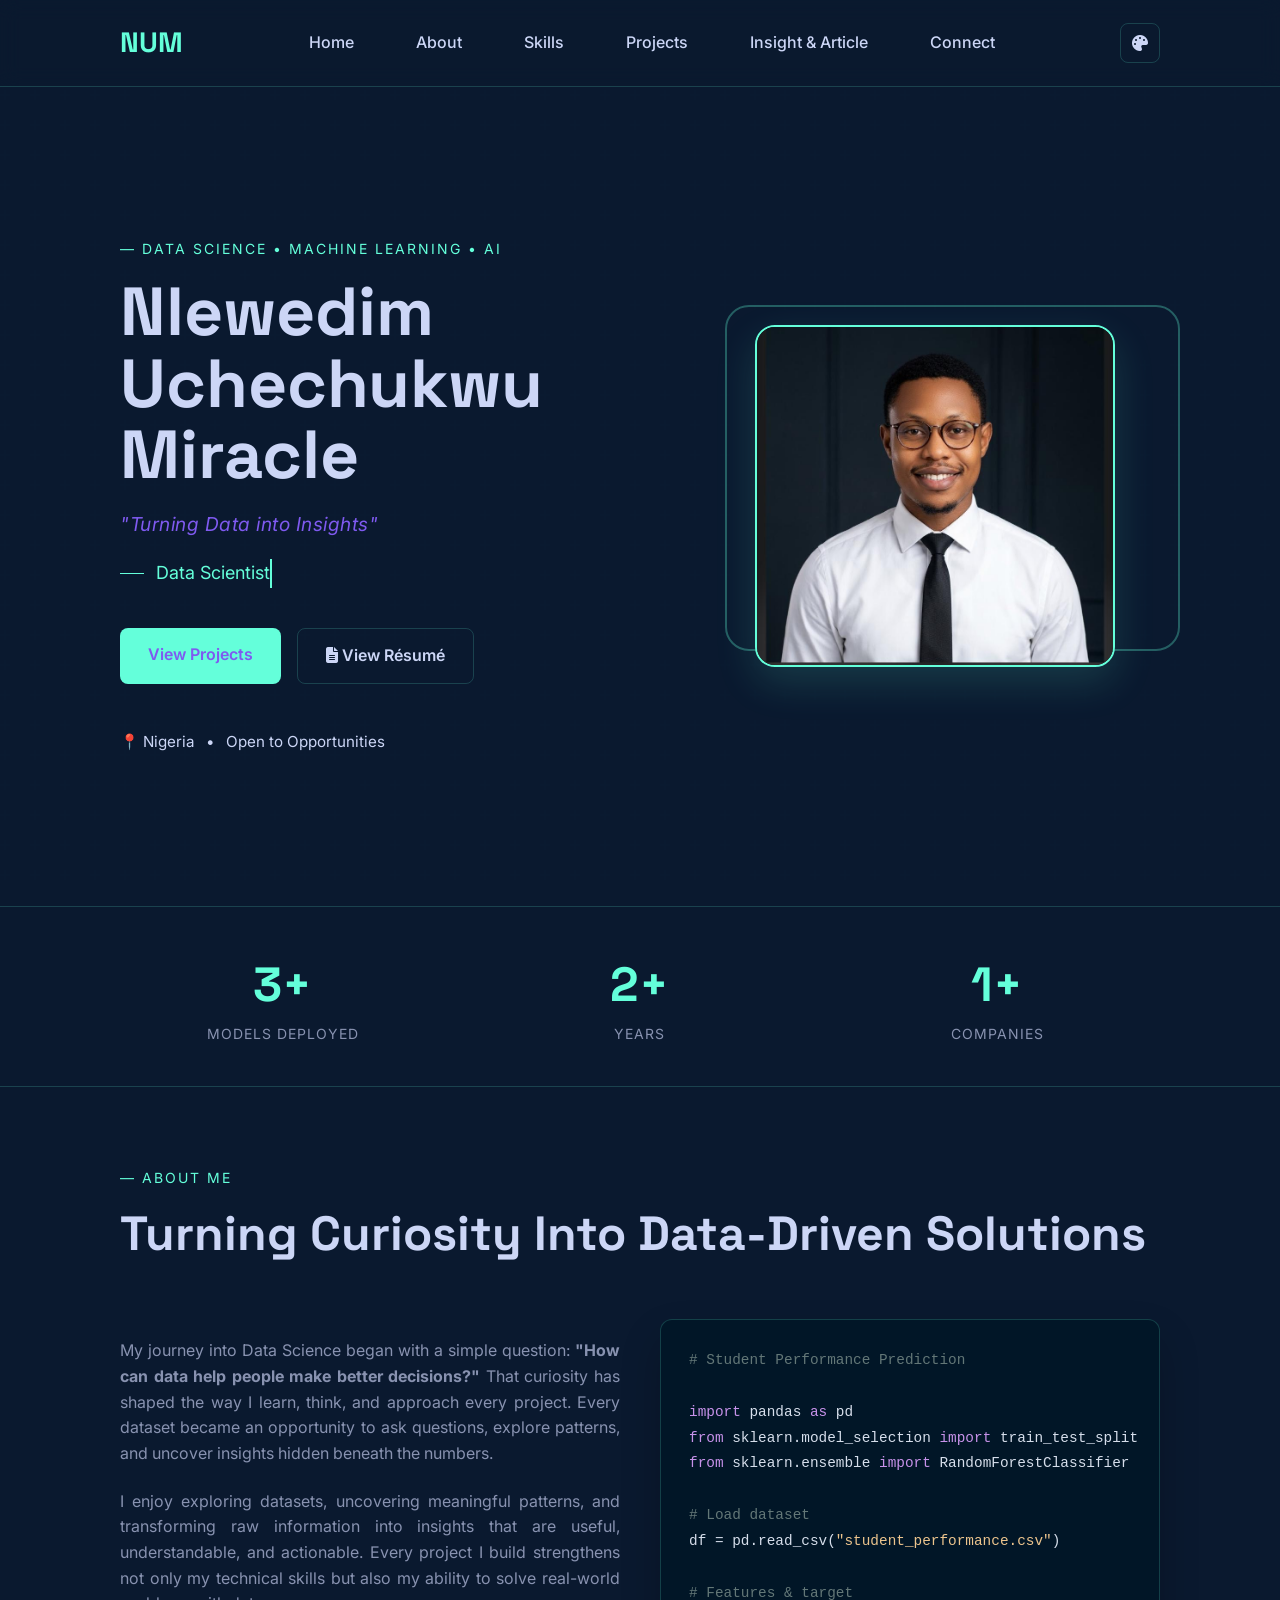
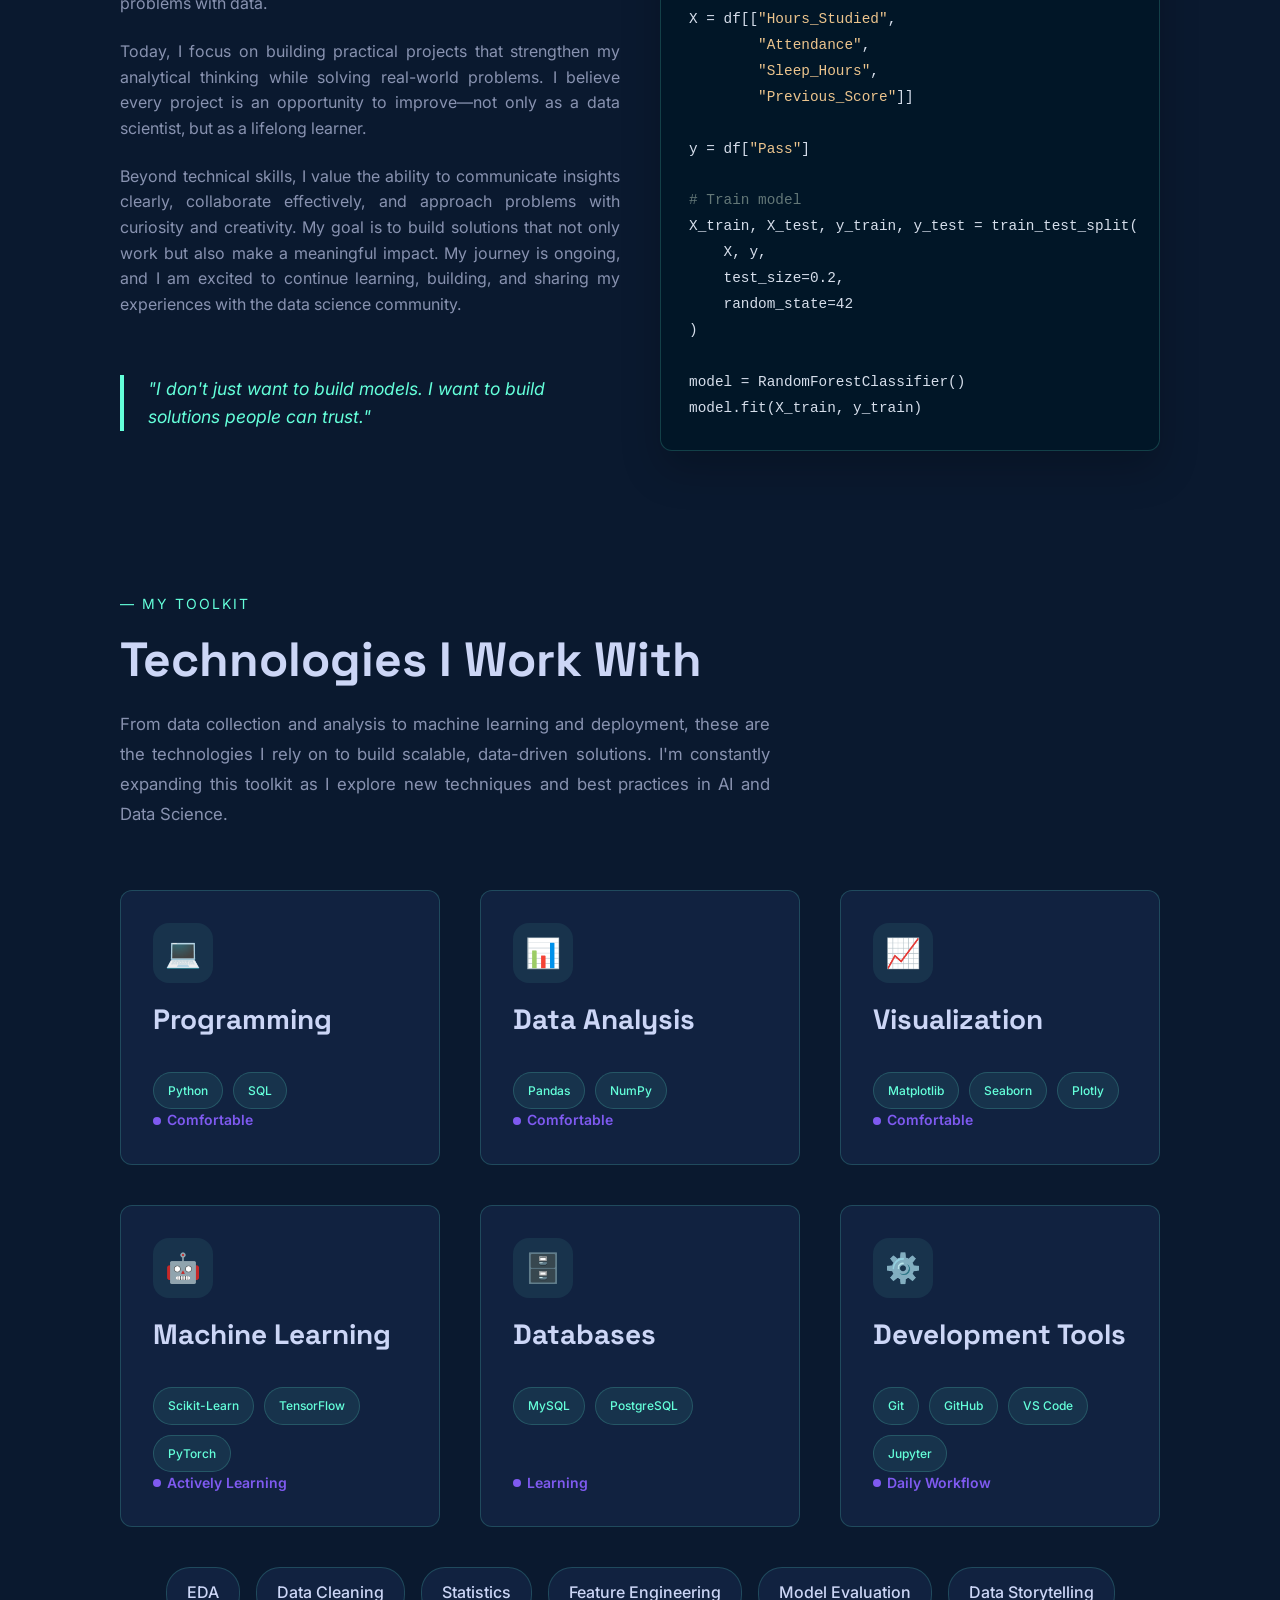
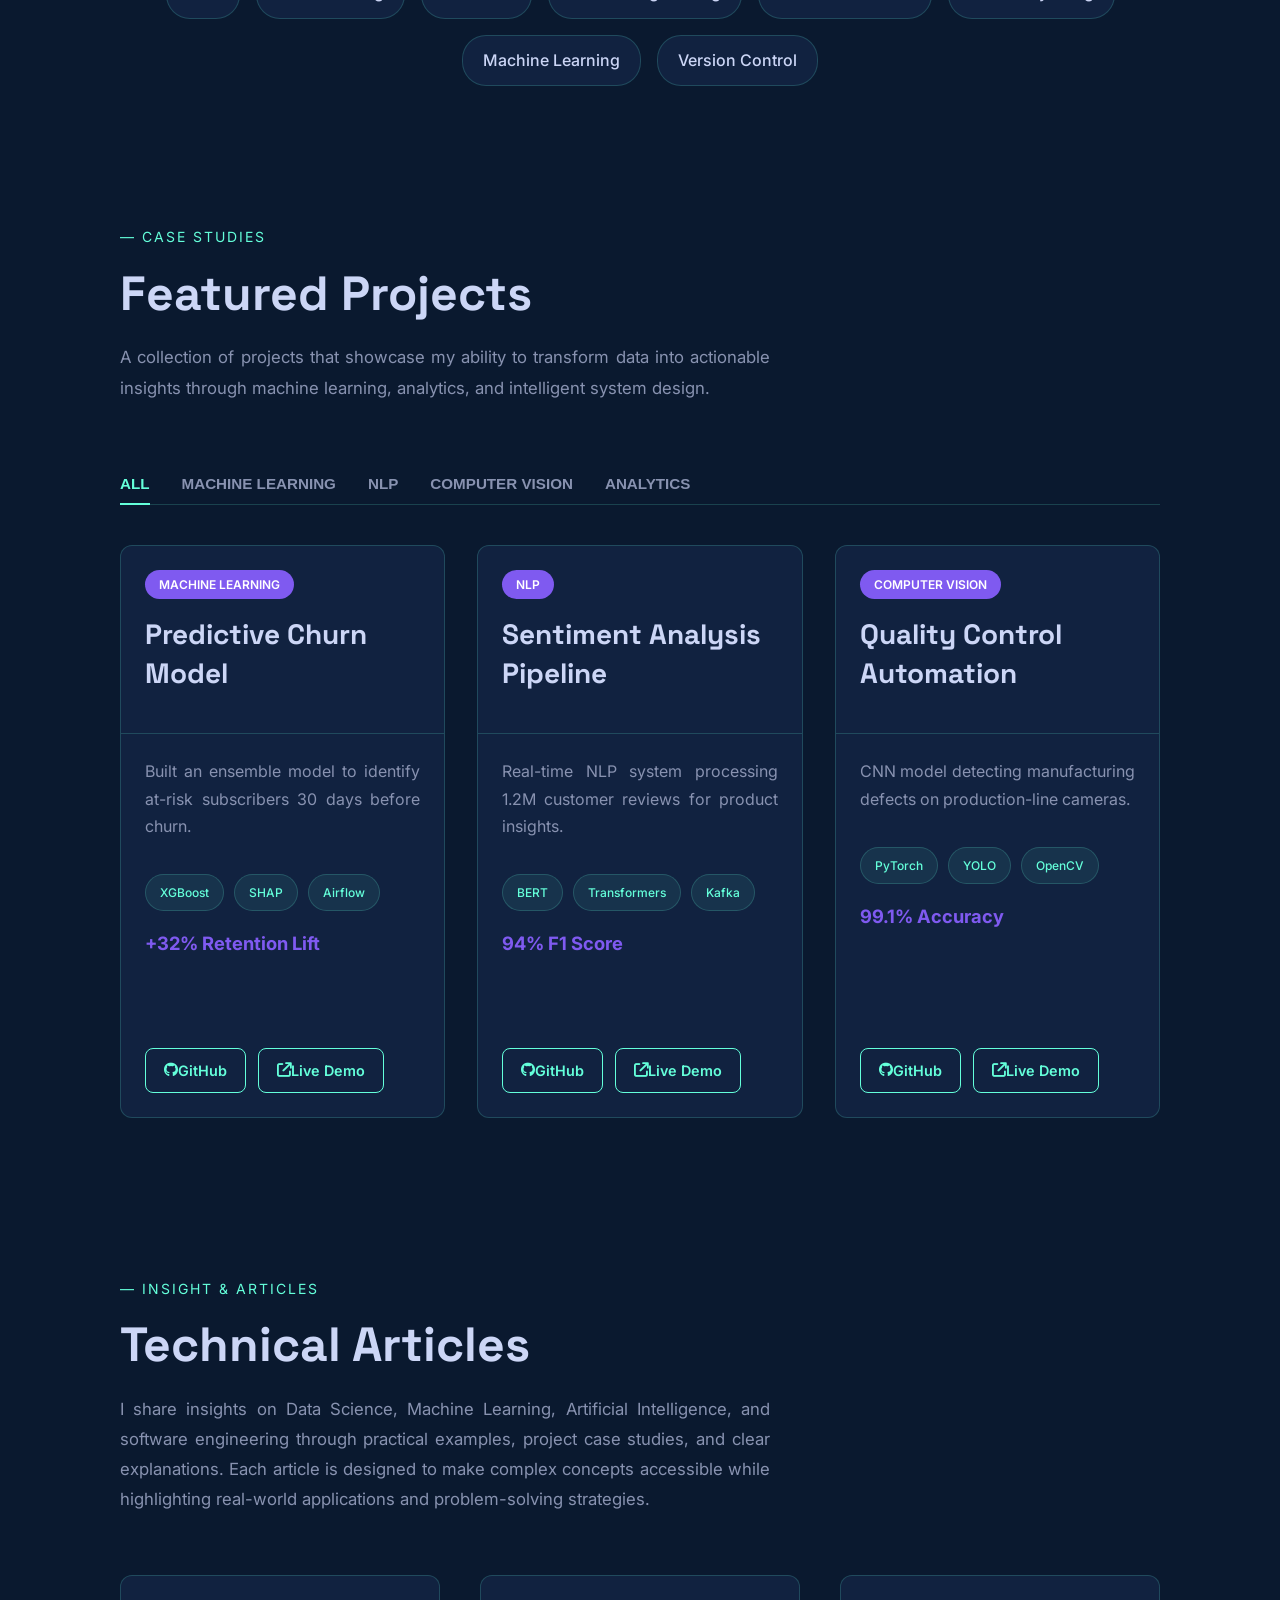
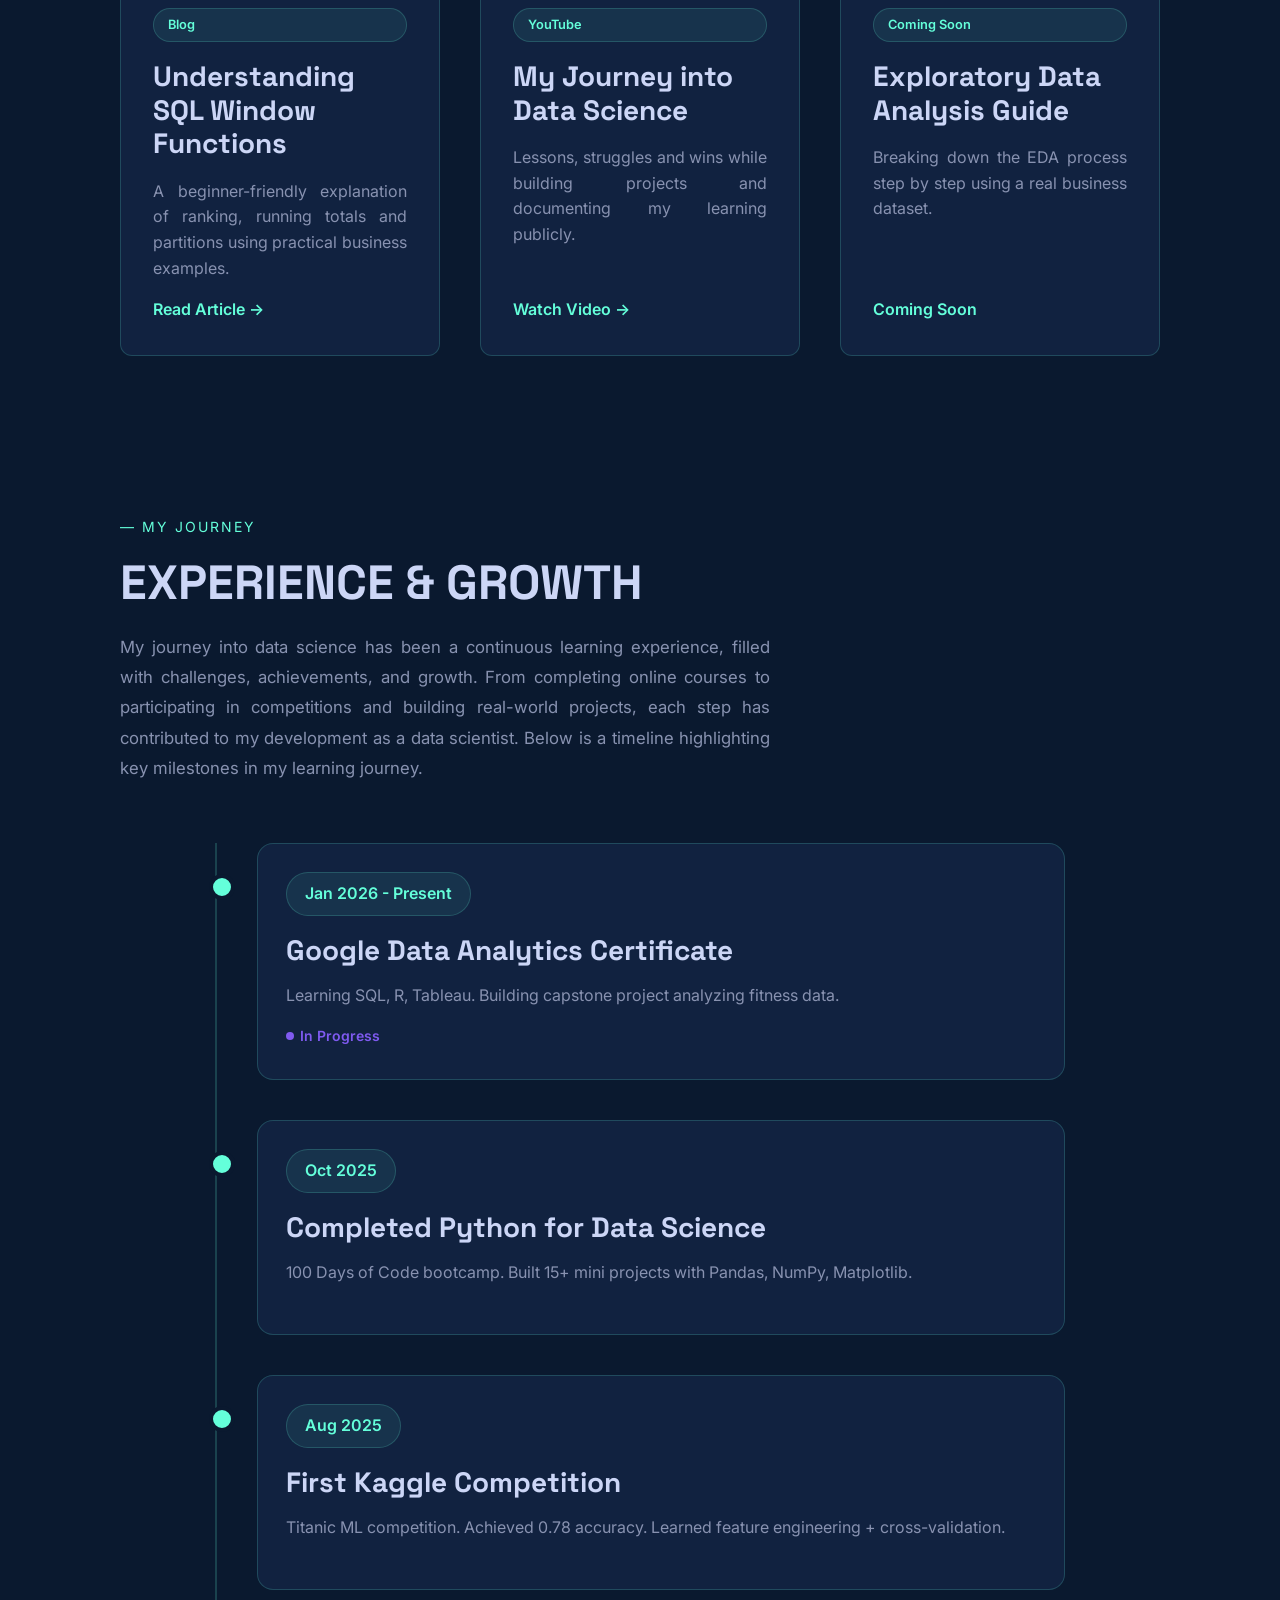
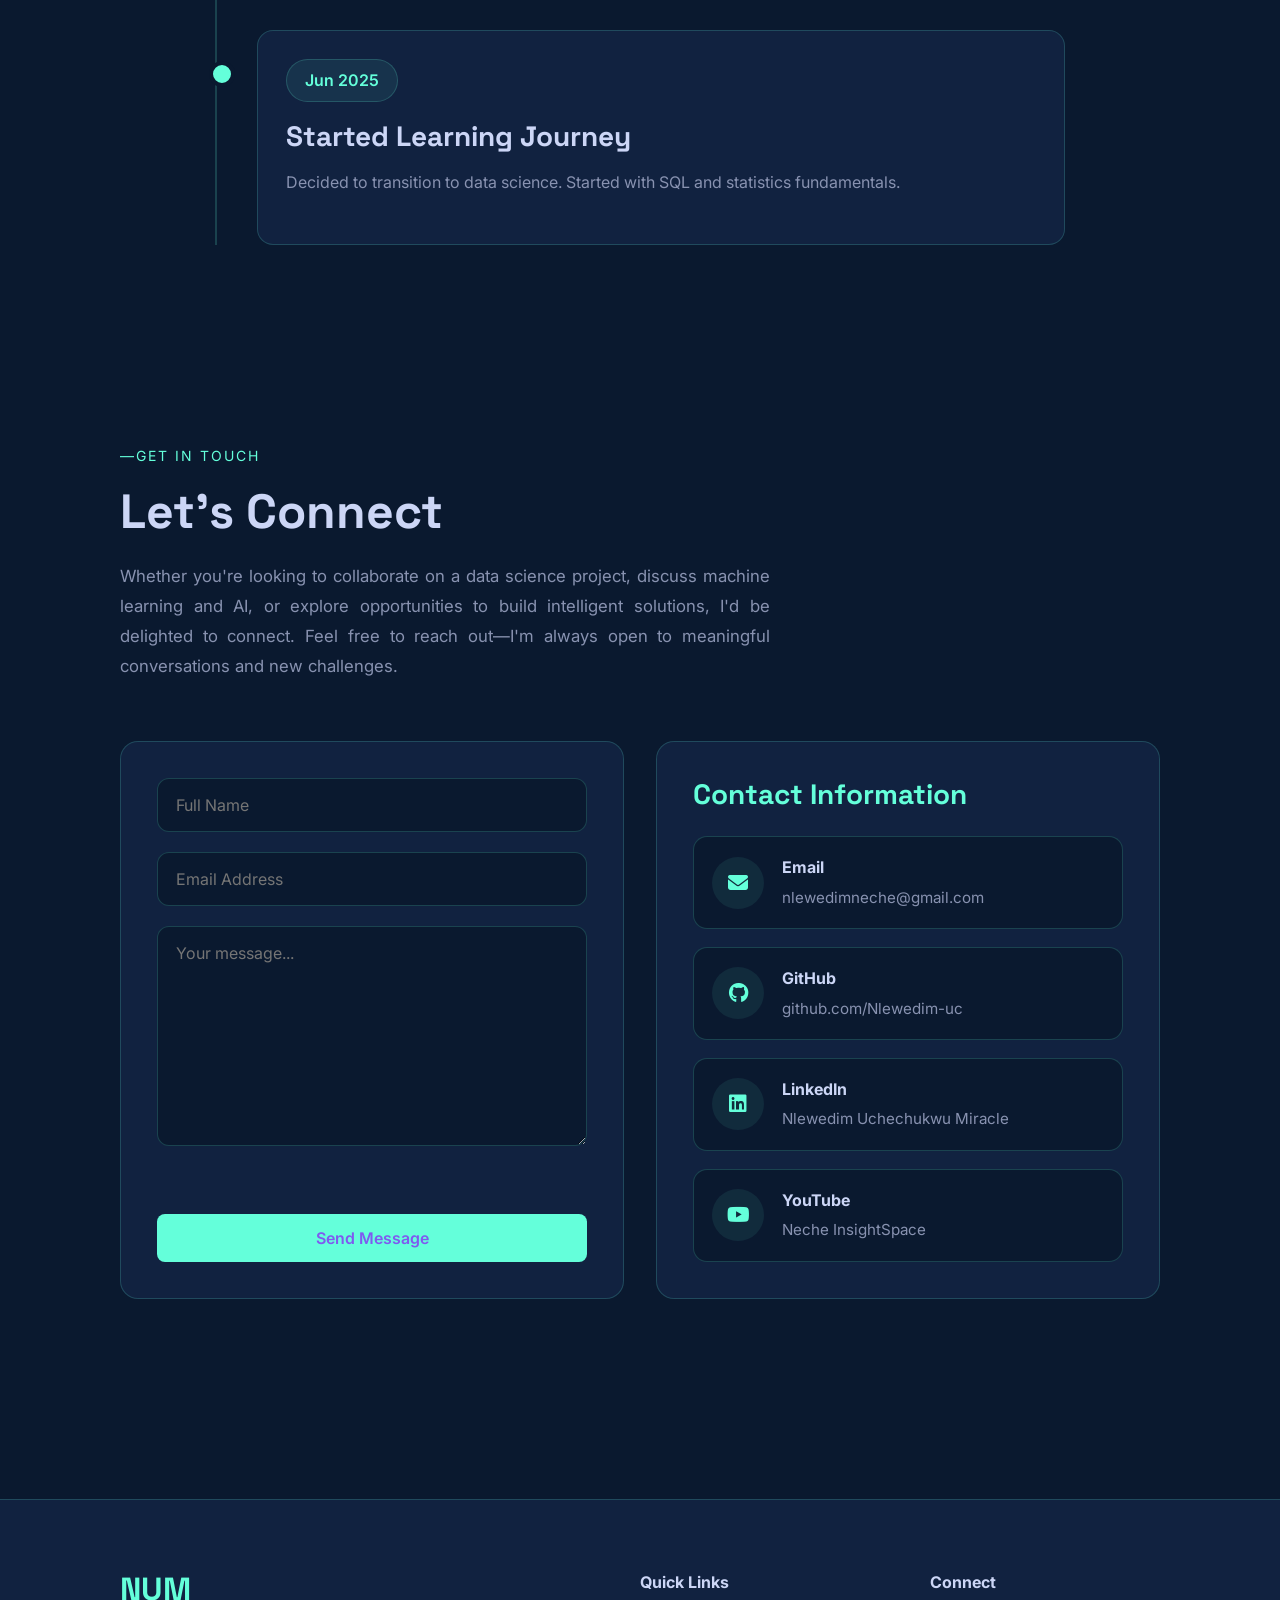
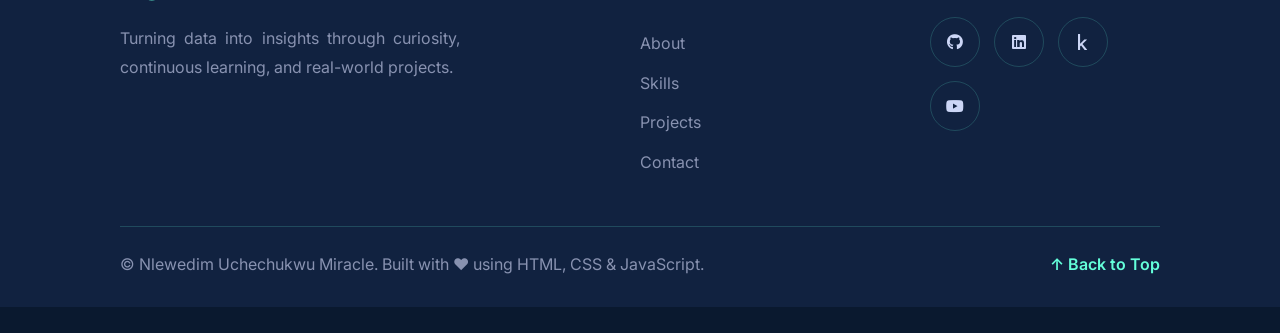
==== commit 027e6d49: "Made changes to html file" ====
--- a/index.html
+++ b/index.html
@@ -1,5 +1,6 @@
 <!DOCTYPE html>
 <html lang="en">
+
 <head>
     <meta charset="UTF-8">
     <meta name="viewport" content="width=device-width, initial-scale=1.0">
@@ -7,31 +8,34 @@
 
     <link rel="preconnect" href="https://fonts.googleapis.com">
     <link rel="preconnect" href="https://fonts.gstatic.com" crossorigin>
-    <link href="https://fonts.googleapis.com/css2?family=Inter:wght@400;500;600&family=Space+Grotesk:wght@600;700&display=swap" rel="stylesheet">
+    <link
+        href="https://fonts.googleapis.com/css2?family=Inter:wght@400;500;600&family=Space+Grotesk:wght@600;700&display=swap"
+        rel="stylesheet">
 
     <link rel="stylesheet" href="https://cdnjs.cloudflare.com/ajax/libs/font-awesome/6.7.2/css/all.min.css">
-    
-    <link rel="stylesheet" href="/assets/css/variables.css">
-    <link rel="stylesheet" href="/assets/css/style.css">
-    <link rel="stylesheet" href="/assets/css/component.css">
-    <link rel="stylesheet" href="/assets/css/pages.css">
-    <link rel="stylesheet" href="/assets/css/animation.css">
-    <link rel="stylesheet" href="/assets/css/responsive.css">
-
-    <script src="/assets/js/animation.js" defer></script>
-    <script src="/assets/js/contact.js" defer></script>
-    <script src="/assets/js/navigation.js" defer></script>
-    <script src="/assets/js/portfolio.js" defer></script>
-    <script src="/assets/js/theme.js" defer></script>
+
+    <link rel="stylesheet" href="./assets/css/variables.css">
+    <link rel="stylesheet" href="./assets/css/style.css">
+    <link rel="stylesheet" href="./assets/css/component.css">
+    <link rel="stylesheet" href="./assets/css/pages.css">
+    <link rel="stylesheet" href="./assets/css/animation.css">
+    <link rel="stylesheet" href="./assets/css/responsive.css">
+
+    <script src="./assets/js/animation.js" defer></script>
+    <script src="./assets/js/contact.js" defer></script>
+    <script src="./assets/js/navigation.js" defer></script>
+    <script src="./assets/js/portfolio.js" defer></script>
+    <script src="./assets/js/theme.js" defer></script>
 
 </head>
+
 <body>
 
     <header>
         <div class="container">
             <nav class="nav">
                 <a href="#" class="logo">
-                    NUM<span></span> 
+                    NUM<span></span>
                 </a>
 
                 <ul class="nav-links">
@@ -43,32 +47,32 @@
                     <li><a href="#connect">Connect</a></li>
                 </ul>
 
-        <div class="nav-actions">
-            <div class="theme-wrapper">
-
-            <button id="themeToggle" class="theme-toggle">
-                <i class="fa-solid fa-palette"></i>
-            </button>
-
-            <div id="themeMenu" class="theme-menu">
-
-            <button class="theme-option" data-theme="dark">
-                <i class="fa-solid fa-moon"></i> Navy Dark
-            </button>
-
-            <button class="theme-option" data-theme="black">
-                <i class="fa-solid fa-circle-half-stroke"></i> Black
-            </button>
-
-            <button class="theme-option" data-theme="light">
-                <i class="fa-solid fa-sun"></i> Light
-            </button>
-
-            </div>
-
-        </div>
-                    
-                <button class="menu-toggle" id="menuToggle">☰</button>
+                <div class="nav-actions">
+                    <div class="theme-wrapper">
+
+                        <button id="themeToggle" class="theme-toggle">
+                            <i class="fa-solid fa-palette"></i>
+                        </button>
+
+                        <div id="themeMenu" class="theme-menu">
+
+                            <button class="theme-option" data-theme="dark">
+                                <i class="fa-solid fa-moon"></i> Dark Navy
+                            </button>
+
+                            <button class="theme-option" data-theme="black">
+                                <i class="fa-solid fa-circle-half-stroke"></i> Dark
+                            </button>
+
+                            <button class="theme-option" data-theme="light">
+                                <i class="fa-solid fa-sun"></i> Light
+                            </button>
+
+                        </div>
+
+                    </div>
+
+                    <button class="menu-toggle" id="menuToggle">☰</button>
                 </div>
             </nav>
         </div>
@@ -84,15 +88,15 @@
     </header>
 
     <main>
-        
+
         <section class="hero">
             <div class="container">
                 <div class="hero-grid">
                     <div class="hero-content">
                         <span class="eyebrow">— DATA SCIENCE • MACHINE LEARNING • AI</span>
                         <h1 class="hero-name">Nlewedim <span class="last">Uchechukwu Miracle</span></h1>
-                        <p class="tagline">"Where Data Tells Stories"</p>
-                        
+                        <p class="tagline">"Turning Data into Insights"</p>
+
                         <div class="roles">
                             <div class="role">
                                 <span id="typed-role">Aspiring Data Scientist</span>
@@ -101,8 +105,9 @@
 
                         <div class="cta-group">
                             <a href="#portfolio" class="btn btn-primary">View Projects</a>
-                            
-                            <a href="/assets/resume/Nlewedim_Uchechukwu_Resume.pdf.pdf" target="_blank" rel="noopener noreferrer" class="btn btn-outline">
+
+                            <a href="./assets/resume/Nlewedim_Uchechukwu_Resume.pdf" target="_blank"
+                                rel="noopener noreferrer" class="btn btn-outline">
                                 <i class="fas fa-file-lines"></i> View Résumé
                             </a>
 
@@ -115,12 +120,12 @@
                     </div>
 
                     <div class="hero-image fade-up">
-                        <img src="/assets/images/CEO Rocterity AI.jpeg" alt="CEO Rocterity AI" />
-                    </div>
-                </div>
-            </div>
-        </section>
-         
+                        <img src="./assets/images/CEO Rocterity AI.jpeg" alt="CEO Rocterity AI" />
+                    </div>
+                </div>
+            </div>
+        </section>
+
         <!-- Stats -->
         <section class="stats">
             <div class="container">
@@ -152,16 +157,27 @@
                         <p>
                             My journey into Data Science began with a simple question:
                             <strong>"How can data help people make better decisions?"</strong>
-                            That curiosity has shaped the way I learn, think, and approach every project. Every dataset became an opportunity to ask questions, explore patterns, and uncover insights hidden beneath the numbers.
+                            That curiosity has shaped the way I learn, think, and approach every project. Every dataset
+                            became an opportunity to ask questions, explore patterns, and uncover insights hidden
+                            beneath the numbers.
                         </p>
                         <p>
-                            I enjoy exploring datasets, uncovering meaningful patterns, and transforming raw information into insights that are useful, understandable, and actionable. Every project I build strengthens not only my technical skills but also my ability to solve real-world problems with data.
+                            I enjoy exploring datasets, uncovering meaningful patterns, and transforming raw information
+                            into insights that are useful, understandable, and actionable. Every project I build
+                            strengthens not only my technical skills but also my ability to solve real-world problems
+                            with data.
                         </p>
                         <p>
-                            Today, I focus on building practical projects that strengthen my analytical thinking while solving real-world problems. I believe every project is an opportunity to improve—not only as a data scientist, but as a lifelong learner.
+                            Today, I focus on building practical projects that strengthen my analytical thinking while
+                            solving real-world problems. I believe every project is an opportunity to improve—not only
+                            as a data scientist, but as a lifelong learner.
                         </p>
                         <p>
-                            Beyond technical skills, I value the ability to communicate insights clearly, collaborate effectively, and approach problems with curiosity and creativity. My goal is to build solutions that not only work but also make a meaningful impact. My journey is ongoing, and I am excited to continue learning, building, and sharing my experiences with the data science community.
+                            Beyond technical skills, I value the ability to communicate insights clearly, collaborate
+                            effectively, and approach problems with curiosity and creativity. My goal is to build
+                            solutions that not only work but also make a meaningful impact. My journey is ongoing, and I
+                            am excited to continue learning, building, and sharing my experiences with the data science
+                            community.
                         </p>
                         <div class="about-quote">
                             "I don't just want to build models. I want to build solutions people can trust."
@@ -169,30 +185,40 @@
                     </article>
 
                     <!-- code snipet -->
-                    <aside class="code-block fade-up">
-                            <pre><code><span class="code-comment"># Data tells stories.</span>
-                            <span class="code-keyword">import</span> pandas <span class="code-keyword">as</span> pd
-
-                            df = pd.read_csv(<span class="code-string">"data.csv"</span>)
-
-                            insights = (
-                                df
-                                .groupby(<span class="code-string">"Category"</span>)
-                                .sum()
-                                .sort_values(
-                                    by=<span class="code-string">"Revenue"</span>,
-                                    ascending=<span class="code-keyword">False</span>
-                                )
-                            )
-
-                            <span class="code-function">print</span>(insights.head())
-
-                            <span class="code-comment"># Every dataset has a story waiting to be discovered.</span></code></pre>
-                    </aside>
-                </div>
-            </div>
-        </section>
-        
+                     <aside class="code-block fade-up">
+<pre><code><span class="code-comment"># Student Performance Prediction</span>
+
+<span class="code-keyword">import</span> pandas <span class="code-keyword">as</span> pd
+<span class="code-keyword">from</span> sklearn.model_selection <span class="code-keyword">import</span> train_test_split
+<span class="code-keyword">from</span> sklearn.ensemble <span class="code-keyword">import</span> RandomForestClassifier
+
+<span class="code-comment"># Load dataset</span>
+df = pd.read_csv(<span class="code-string">"student_performance.csv"</span>)
+
+<span class="code-comment"># Features & target</span>
+X = df[[<span class="code-string">"Hours_Studied"</span>,
+        <span class="code-string">"Attendance"</span>,
+        <span class="code-string">"Sleep_Hours"</span>,
+        <span class="code-string">"Previous_Score"</span>]]
+
+y = df[<span class="code-string">"Pass"</span>]
+
+<span class="code-comment"># Train model</span>
+X_train, X_test, y_train, y_test = train_test_split(
+    X, y,
+    test_size=<span class="code-number">0.2</span>,
+    random_state=<span class="code-number">42</span>
+)
+
+model = RandomForestClassifier()
+model.fit(X_train, y_train)
+</code></pre>
+</aside>
+                   
+                </div>
+            </div>
+        </section>
+
         <!-- Skills -->
         <section id="skills">
             <div class="container">
@@ -200,7 +226,9 @@
                     <span class="eyebrow">— My Toolkit</span>
                     <h2>Technologies I Work With</h2>
                     <p class="section-description">
-                        From data collection and analysis to machine learning and deployment, these are the technologies I rely on to build scalable, data-driven solutions. I'm constantly expanding this toolkit as I explore new techniques and best practices in AI and Data Science.
+                        From data collection and analysis to machine learning and deployment, these are the technologies
+                        I rely on to build scalable, data-driven solutions. I'm constantly expanding this toolkit as I
+                        explore new techniques and best practices in AI and Data Science.
                     </p>
                 </div>
 
@@ -291,7 +319,8 @@
                     <span class="eyebrow fade-up">— CASE STUDIES</span>
                     <h2 class="fade-up">Featured Projects</h2>
                     <p class="section-description">
-                        A collection of projects that showcase my ability to transform data into actionable insights through machine learning, analytics, and intelligent system design.
+                        A collection of projects that showcase my ability to transform data into actionable insights
+                        through machine learning, analytics, and intelligent system design.
                     </p>
                 </div>
 
@@ -323,7 +352,8 @@
                             </div>
                             <div class="project-links">
                                 <a href="#" target="_blank"><i class="fab fa-github"></i> GitHub</a>
-                                <a href="#" target="_blank"><i class="fas fa-arrow-up-right-from-square"></i> Live Demo</a>
+                                <a href="#" target="_blank"><i class="fas fa-arrow-up-right-from-square"></i> Live
+                                    Demo</a>
                             </div>
                         </div>
                     </div>
@@ -346,7 +376,8 @@
                             </div>
                             <div class="project-links">
                                 <a href="#" target="_blank"><i class="fab fa-github"></i> GitHub</a>
-                                <a href="#" target="_blank"><i class="fas fa-arrow-up-right-from-square"></i> Live Demo</a>
+                                <a href="#" target="_blank"><i class="fas fa-arrow-up-right-from-square"></i> Live
+                                    Demo</a>
                             </div>
                         </div>
                     </div>
@@ -369,7 +400,8 @@
                             </div>
                             <div class="project-links">
                                 <a href="#" target="_blank"><i class="fab fa-github"></i> GitHub</a>
-                                <a href="#" target="_blank"><i class="fas fa-arrow-up-right-from-square"></i> Live Demo</a>
+                                <a href="#" target="_blank"><i class="fas fa-arrow-up-right-from-square"></i> Live
+                                    Demo</a>
                             </div>
                         </div>
                     </div>
@@ -386,7 +418,10 @@
                     <span class="eyebrow">— Insight & Articles</span>
                     <h2>Technical Articles</h2>
                     <p class="section-description">
-                        I share insights on Data Science, Machine Learning, Artificial Intelligence, and software engineering through practical examples, project case studies, and clear explanations. Each article is designed to make complex concepts accessible while highlighting real-world applications and problem-solving strategies.
+                        I share insights on Data Science, Machine Learning, Artificial Intelligence, and software
+                        engineering through practical examples, project case studies, and clear explanations. Each
+                        article is designed to make complex concepts accessible while highlighting real-world
+                        applications and problem-solving strategies.
                     </p>
                 </div>
 
@@ -394,7 +429,8 @@
                     <article class="card fade-up">
                         <span class="article-platform">Blog</span>
                         <h3>Understanding SQL Window Functions</h3>
-                        <p>A beginner-friendly explanation of ranking, running totals and partitions using practical business examples.</p>
+                        <p>A beginner-friendly explanation of ranking, running totals and partitions using practical
+                            business examples.</p>
                         <a href="#">Read Article →</a>
                     </article>
 
@@ -418,20 +454,20 @@
         <!-- Journey -->
         <section id="journey">
             <div class="container">
-                
+
                 <div class="section-header fade-up">
                     <span class="eyebrow">— MY JOURNEY</span>
                     <h2>EXPERIENCE & GROWTH</h2>
                     <p class="section-description">
                         My journey into data science has been a continuous learning experience,
-                        filled with challenges, achievements, and growth. From completing online 
+                        filled with challenges, achievements, and growth. From completing online
                         courses to participating in competitions and building real-world projects,
-                        each step has contributed to my development as a data scientist. Below is 
+                        each step has contributed to my development as a data scientist. Below is
                         a timeline highlighting key milestones in my learning journey.
                     </p>
                 </div>
 
-                
+
 
                 <div class="timeline">
                     <div class="timeline-item fade-up">
@@ -448,7 +484,8 @@
                     <div class="timeline-item fade-up">
                         <div class="timeline-date">Aug 2025</div>
                         <h3>First Kaggle Competition</h3>
-                        <p>Titanic ML competition. Achieved 0.78 accuracy. Learned feature engineering + cross-validation.</p>
+                        <p>Titanic ML competition. Achieved 0.78 accuracy. Learned feature engineering +
+                            cross-validation.</p>
                     </div>
                     <div class="timeline-item fade-up">
                         <div class="timeline-date">Jun 2025</div>
@@ -467,10 +504,12 @@
                     <h2>Let's Connect</h2>
 
                     <p class="section-description">
-                        Whether you're looking to collaborate on a data science project, discuss machine learning and AI, or explore opportunities to build intelligent solutions, I'd be delighted to connect. Feel free to reach out—I'm always open to meaningful conversations and new challenges.
+                        Whether you're looking to collaborate on a data science project, discuss machine learning and
+                        AI, or explore opportunities to build intelligent solutions, I'd be delighted to connect. Feel
+                        free to reach out—I'm always open to meaningful conversations and new challenges.
                     </p>
                 </div>
-                    <!-- contact form -->
+                <!-- contact form -->
                 <div class="contact-grid">
                     <article class="contact-card fade-up">
                         <form id="contactForm" action="https://formspree.io/f/mgojlpbq" method="POST">
@@ -492,11 +531,11 @@
                             <button id="submitBtn" class="btn btn-primary" type="submit">
                                 Send Message
                             </button>
-                           
+
 
                         </form>
                     </article>
-                        
+
                     <!-- Contact details -->
                     <aside class="contact-card fade-up">
                         <h3>Contact Information</h3>
@@ -508,21 +547,24 @@
                                     <p>nlewedimneche@gmail.com</p>
                                 </div>
                             </a>
-                            <a href="https://github.com/Nlewedim-uc" target="_blank" rel="noopener noreferrer" aria-label="GitHub" class="contact-item">
+                            <a href="https://github.com/Nlewedim-uc" target="_blank" rel="noopener noreferrer"
+                                aria-label="GitHub" class="contact-item">
                                 <i class="fa-brands fa-github"></i>
                                 <div>
                                     <strong>GitHub</strong>
                                     <p>github.com/Nlewedim-uc</p>
                                 </div>
                             </a>
-                            <a href="https://www.linkedin.com/in/nlewedim-uchechukwu/" target="_blank" rel="noopener noreferrer" aria-label="LinkedIn" class="contact-item">
+                            <a href="https://www.linkedin.com/in/nlewedim-uchechukwu/" target="_blank"
+                                rel="noopener noreferrer" aria-label="LinkedIn" class="contact-item">
                                 <i class="fa-brands fa-linkedin"></i>
                                 <div>
                                     <strong>LinkedIn</strong>
                                     <p>Nlewedim Uchechukwu Miracle</p>
                                 </div>
                             </a>
-                            <a href="https://www.youtube.com/@NecheInsightSpace" target="_blank" rel="noopener noreferrer" aria-label="YouTube" class="contact-item">
+                            <a href="https://www.youtube.com/@NecheInsightSpace" target="_blank"
+                                rel="noopener noreferrer" aria-label="YouTube" class="contact-item">
                                 <i class="fa-brands fa-youtube"></i>
                                 <div>
                                     <strong>YouTube</strong>
@@ -544,7 +586,7 @@
             <div class="footer-content">
                 <div class="footer-logo">
                     <h2>NUM</h2>
-                    <p>Turning data into insights and continuously learning one project at a time.</p>
+                    <p>Turning data into insights through curiosity, continuous learning, and real-world projects.</p>
                 </div>
 
                 <nav class="footer-nav">
@@ -558,7 +600,8 @@
                 <div class="footer-social-wrapper">
                     <h4>Connect</h4>
                     <div class="footer-social">
-                        <a href="https://github.com/Nlewedim-uc" target="_blank" aria-label="GitHub"><i class="fab fa-github"></i></a>
+                        <a href="https://github.com/Nlewedim-uc" target="_blank" aria-label="GitHub"><i
+                                class="fab fa-github"></i></a>
                         <a href="#" aria-label="LinkedIn"><i class="fab fa-linkedin"></i></a>
                         <a href="#" aria-label="Kaggle"><i class="fab fa-kaggle"></i></a>
                         <a href="#" aria-label="YouTube"><i class="fab fa-youtube"></i></a>
@@ -570,7 +613,8 @@
 
             <div class="footer-bottom">
                 <p>
-                    &copy; <span id="year"></span> Nlewedim Uchechukwu Miracle. Built with ❤️ using HTML, CSS & JavaScript.
+                    &copy; <span id="year"></span> Nlewedim Uchechukwu Miracle. Built with ❤️ using HTML, CSS &
+                    JavaScript.
                 </p>
                 <a href="#top" class="back-top">↑ Back to Top</a>
             </div>
@@ -578,7 +622,7 @@
     </footer>
 
 
-        <!-- Project Modal -->
+    <!-- Project Modal -->
     <div id="projectModal" class="modal">
         <div class="modal-content">
             <button id="modalClose" aria-label="Close modal">✕</button>
@@ -587,4 +631,5 @@
     </div>
 
 </body>
+
 </html>
--- a/assets/css/pages.css
+++ b/assets/css/pages.css
@@ -246,7 +246,7 @@
   flex-wrap: wrap; 
   gap: 16px; 
   justify-content: center; 
-  margin: 40px 0; 
+  margin: 40px 0 -20px;
 }
 
 .tech-bubble {
--- a/assets/css/animation.css
+++ b/assets/css/animation.css
@@ -46,4 +46,4 @@
         opacity:1;
         transform:translateY(0);
     }
-}+}
